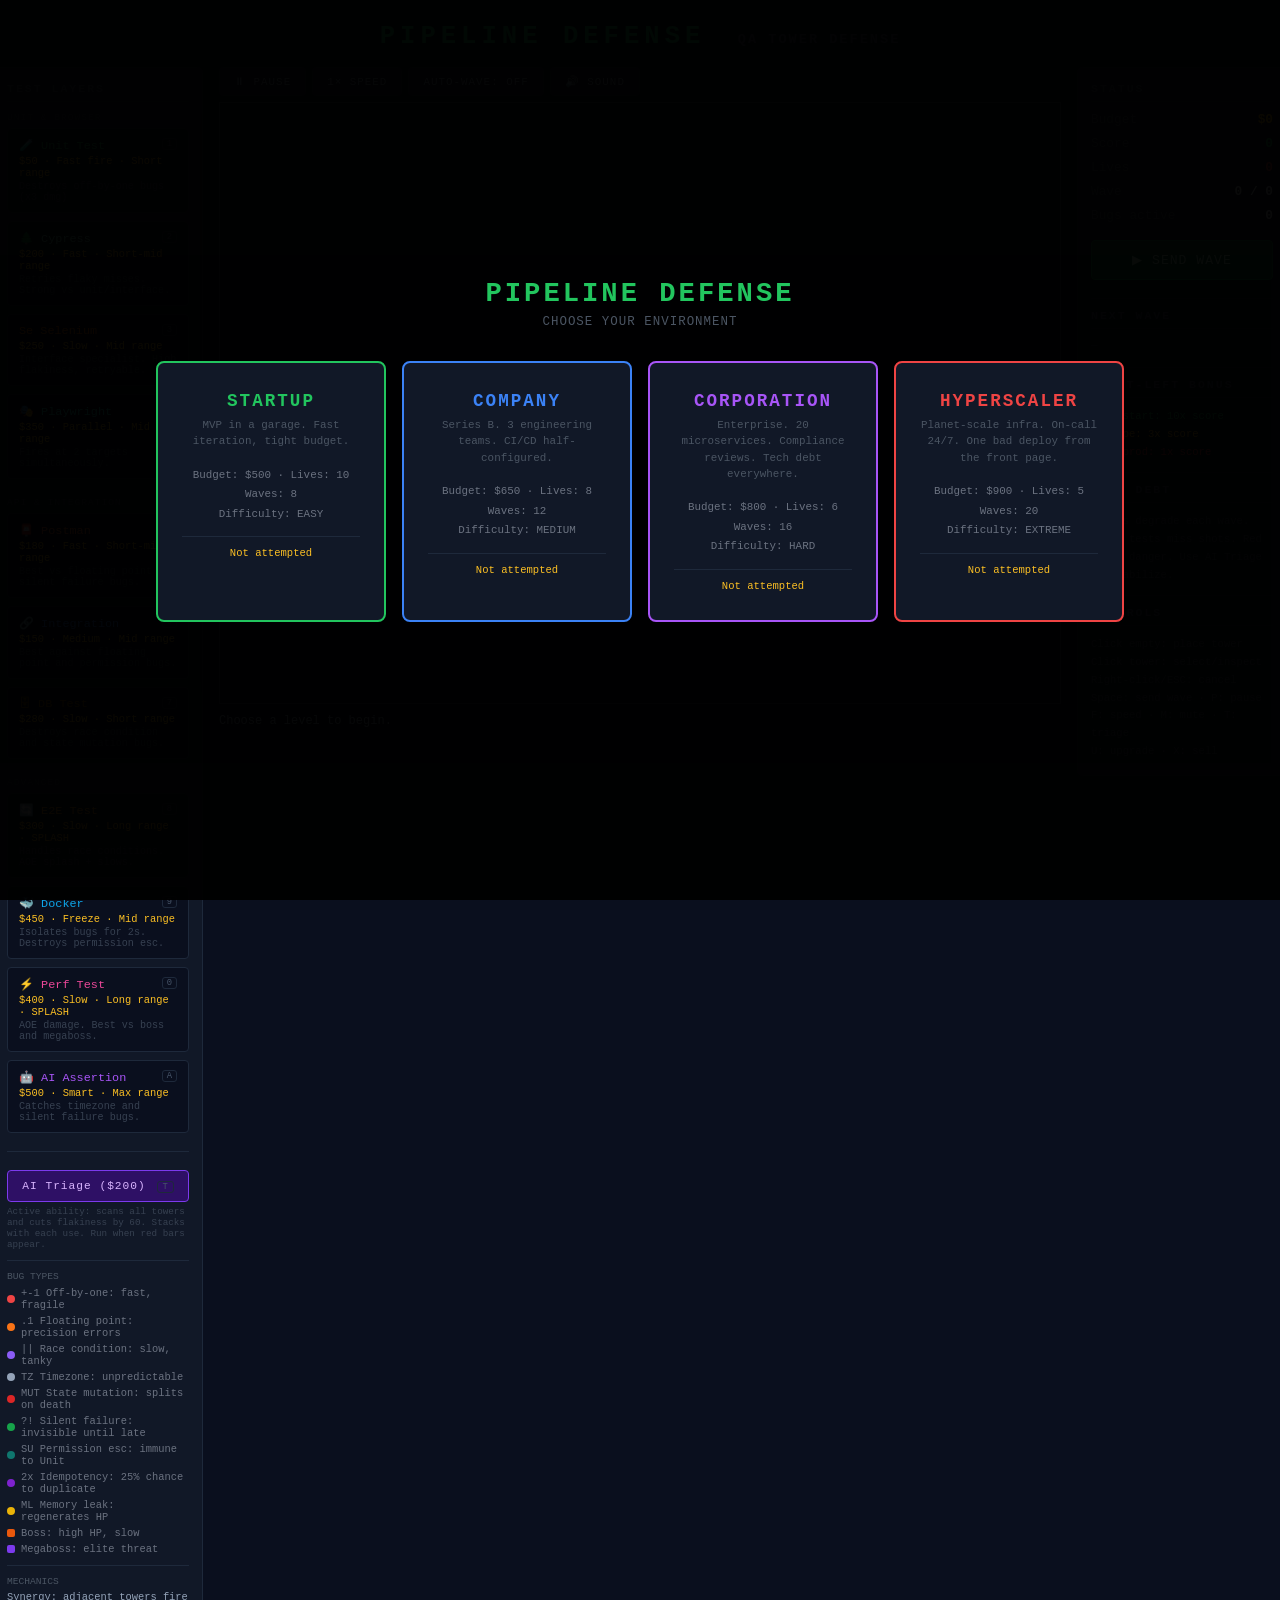
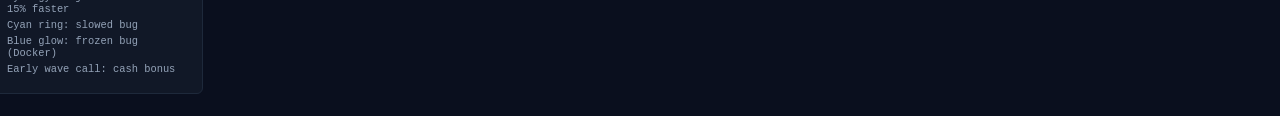
==== index.html @ 311c04f0 "Rebuild Pipeline Defense with improved gameplay and architecture Improvements over the original sing" ====
<!DOCTYPE html>
<html lang="en">
<head>
<meta charset="UTF-8">
<meta name="viewport" content="width=device-width, initial-scale=1.0">
<title>Pipeline Defense</title>
<meta name="description" content="QA tower defense: place test layers along the CI/CD pipeline and stop bugs from reaching production.">
<link rel="icon" href="data:image/svg+xml,<svg xmlns='http://www.w3.org/2000/svg' viewBox='0 0 100 100'><text y='.9em' font-size='90'>🐛</text></svg>">
<link rel="stylesheet" href="css/style.css">
</head>
<body>

<!-- Level Select Overlay -->
<div id="level-select">
  <h2>PIPELINE DEFENSE</h2>
  <div class="ls-sub">CHOOSE YOUR ENVIRONMENT</div>
  <div class="level-cards" id="level-cards"></div>
</div>

<h1>Pipeline Defense <span>QA Tower Defense</span></h1>
<div id="game-wrapper">

  <!-- LEFT: Shop -->
  <div class="panel" id="shop-panel">
    <h3>Test Layers</h3>

    <div class="shop-section-label">UNIT &amp; BROWSER</div>
    <button class="tower-btn" id="btn-unit" onclick="selectTower('unit')">
      <div style="color:#22c55e">🧪 Unit Test <kbd>1</kbd></div>
      <div class="btn-cost">$50 &middot; Fast fire &middot; Short range</div>
      <div class="btn-desc">Destroys off-by-one bugs (x3 dmg)</div>
    </button>
    <button class="tower-btn" id="btn-cypress" onclick="selectTower('cypress')">
      <div style="color:#69d3a7">🌲 Cypress <kbd>2</kbd></div>
      <div class="btn-cost">$200 &middot; Fast &middot; Short-mid range</div>
      <div class="btn-desc">Retries flaky misses. Strong vs unit/interface.</div>
    </button>
    <button class="tower-btn" id="btn-selenium" onclick="selectTower('selenium')">
      <div style="color:#f97316">Se Selenium <kbd>3</kbd></div>
      <div class="btn-cost">$250 &middot; Slow &middot; Mid range</div>
      <div class="btn-desc">Interface specialist. High flakiness, retryable.</div>
    </button>
    <button class="tower-btn" id="btn-playwright" onclick="selectTower('playwright')">
      <div style="color:#2dd4bf">🎭 Playwright <kbd>4</kbd></div>
      <div class="btn-cost">$350 &middot; Parallel &middot; Mid range</div>
      <div class="btn-desc">Fires at 2 targets simultaneously.</div>
    </button>

    <div class="shop-section-label">API &amp; INTEGRATION</div>
    <button class="tower-btn" id="btn-postman" onclick="selectTower('postman')">
      <div style="color:#FF6C37">📮 Postman <kbd>5</kbd></div>
      <div class="btn-cost">$180 &middot; Fast &middot; Short-mid range</div>
      <div class="btn-desc">Best vs floating point and silent failure bugs.</div>
    </button>
    <button class="tower-btn" id="btn-integration" onclick="selectTower('integration')">
      <div style="color:#3b82f6">🔗 Integration <kbd>6</kbd></div>
      <div class="btn-cost">$150 &middot; Medium &middot; Mid range</div>
      <div class="btn-desc">Best against floating point and permission bugs.</div>
    </button>
    <button class="tower-btn" id="btn-db" onclick="selectTower('db')">
      <div style="color:#a16207">🗄 DB Test <kbd>7</kbd></div>
      <div class="btn-cost">$280 &middot; Slow &middot; Short range</div>
      <div class="btn-desc">Destroys race condition and state mutation bugs.</div>
    </button>

    <div class="shop-section-label">ADVANCED</div>
    <button class="tower-btn" id="btn-e2e" onclick="selectTower('e2e')">
      <div style="color:#f59e0b">🔄 E2E Test <kbd>8</kbd></div>
      <div class="btn-cost">$300 &middot; Slow &middot; Long range &middot; SPLASH</div>
      <div class="btn-desc">Handles race conditions. AOE splash + slows.</div>
    </button>
    <button class="tower-btn" id="btn-docker" onclick="selectTower('docker')">
      <div style="color:#0ea5e9">🐳 Docker <kbd>9</kbd></div>
      <div class="btn-cost">$450 &middot; Freeze &middot; Mid range</div>
      <div class="btn-desc">Isolates bugs for 2s. Destroys permission esc.</div>
    </button>
    <button class="tower-btn" id="btn-perf" onclick="selectTower('perf')">
      <div style="color:#ec4899">⚡ Perf Test <kbd>0</kbd></div>
      <div class="btn-cost">$400 &middot; Slow &middot; Long range &middot; SPLASH</div>
      <div class="btn-desc">AOE damage. Best vs boss and megaboss.</div>
    </button>
    <button class="tower-btn" id="btn-ai" onclick="selectTower('ai')">
      <div style="color:#a855f7">🤖 AI Assertion <kbd>A</kbd></div>
      <div class="btn-cost">$500 &middot; Smart &middot; Max range</div>
      <div class="btn-desc">Catches timezone and silent failure bugs.</div>
    </button>

    <hr class="divider">
    <button id="triage-btn" onclick="runTriage()">AI Triage ($200) <kbd>T</kbd></button>
    <div style="font-size:0.58rem;color:#374151;margin-top:4px">Active ability: scans all towers and cuts flakiness by 60. Stacks with each use. Run when red bars appear.</div>
    <hr class="divider mobile-hide">
    <div class="mobile-hide" style="font-size:0.6rem;color:#4b5563;margin-bottom:5px">BUG TYPES</div>
    <div class="legend-item mobile-hide"><div class="ldot" style="background:#ef4444"></div>+-1 Off-by-one: fast, fragile</div>
    <div class="legend-item mobile-hide"><div class="ldot" style="background:#f97316"></div>.1 Floating point: precision errors</div>
    <div class="legend-item mobile-hide"><div class="ldot" style="background:#8b5cf6"></div>|| Race condition: slow, tanky</div>
    <div class="legend-item mobile-hide"><div class="ldot" style="background:#94a3b8"></div>TZ Timezone: unpredictable</div>
    <div class="legend-item mobile-hide"><div class="ldot" style="background:#dc2626"></div>MUT State mutation: splits on death</div>
    <div class="legend-item mobile-hide"><div class="ldot" style="background:#16a34a"></div>?! Silent failure: invisible until late</div>
    <div class="legend-item mobile-hide"><div class="ldot" style="background:#0f766e"></div>SU Permission esc: immune to Unit</div>
    <div class="legend-item mobile-hide"><div class="ldot" style="background:#7e22ce"></div>2x Idempotency: 25% chance to duplicate</div>
    <div class="legend-item mobile-hide"><div class="ldot" style="background:#eab308"></div>ML Memory leak: regenerates HP</div>
    <div class="legend-item mobile-hide"><div class="ldot" style="background:#ea580c;border-radius:2px"></div>Boss: high HP, slow</div>
    <div class="legend-item mobile-hide"><div class="ldot" style="background:#7c3aed;border-radius:2px"></div>Megaboss: elite threat</div>
    <hr class="divider mobile-hide">
    <div class="mobile-hide" style="font-size:0.6rem;color:#4b5563;margin-bottom:4px">MECHANICS</div>
    <div class="legend-item mobile-hide" style="color:#94a3b8">Synergy: adjacent towers fire 15% faster</div>
    <div class="legend-item mobile-hide" style="color:#94a3b8">Cyan ring: slowed bug</div>
    <div class="legend-item mobile-hide" style="color:#94a3b8">Blue glow: frozen bug (Docker)</div>
    <div class="legend-item mobile-hide" style="color:#94a3b8">Early wave call: cash bonus</div>
  </div>

  <!-- CANVAS -->
  <div id="canvas-wrapper">
    <div id="toolbar">
      <button class="tb-btn" id="btn-pause" onclick="togglePause()">⏸ PAUSE</button>
      <button class="tb-btn" id="btn-speed" onclick="cycleSpeed()">1× SPEED</button>
      <button class="tb-btn" id="btn-auto" onclick="toggleAutoWave()">AUTO-WAVE: OFF</button>
      <button class="tb-btn" id="btn-sound" onclick="toggleMute()">🔊 SOUND</button>
    </div>
    <canvas id="game" width="840" height="600"></canvas>
    <div id="msg-bar">Choose a level to begin.</div>
  </div>

  <!-- RIGHT: Stats -->
  <div class="panel" id="stats-panel">
    <h3>Status</h3>
    <div class="stat-row"><span class="stat-label">Budget</span><span class="sv y" id="s-budget">$0</span></div>
    <div class="stat-row"><span class="stat-label">Score</span><span class="sv g" id="s-score">0</span></div>
    <div class="stat-row"><span class="stat-label">Lives</span><span class="sv r" id="s-lives">0</span></div>
    <div class="stat-row"><span class="stat-label">Wave</span><span class="sv" id="s-wave">0 / 0</span></div>
    <div class="stat-row"><span class="stat-label">Bugs active</span><span class="sv" id="s-bugs">0</span></div>
    <button id="wave-btn" onclick="startWave()">&#9654; SEND WAVE</button>
    <hr class="divider">
    <h3>Next Wave</h3>
    <div id="wave-preview"><span class="pv-none">—</span></div>
    <hr class="divider mobile-hide">
    <div class="mobile-hide">
      <h3>Shift-Left Bonus</h3>
      <div class="info-text">
        <span style="color:#22c55e">Near start: 10x score</span>
        <span style="color:#fbbf24">Midpipe: 3x score</span>
        <span style="color:#ef4444">Near prod: 1x score</span>
      </div>
    </div>
    <hr class="divider mobile-hide">
    <div class="mobile-hide">
      <h3>Test Debt</h3>
      <div class="info-text">
        Towers degrade each wave. Flaky tests miss shots. Red bar = danger. Use AI Triage to stabilize.
      </div>
    </div>
    <hr class="divider mobile-hide">
    <div class="mobile-hide">
      <h3>Controls</h3>
      <div class="info-text">
        <span>Click empty: place tower</span>
        <span>Click tower: select/inspect</span>
        <span>Right-click/ESC: cancel</span>
        <span>Space: send wave &middot; P: pause</span>
        <span>F: speed &middot; M: mute &middot; T: triage</span>
        <span>U: upgrade &middot; X: sell</span>
      </div>
    </div>
    <hr class="divider" id="tower-divider" style="display:none">
    <div id="tower-info" style="display:none">
      <h3>Selected Tower</h3>
      <div id="ti-name" style="font-size:0.72rem;font-weight:bold;margin-bottom:2px"></div>
      <div id="ti-level" style="font-size:0.6rem;color:#4b5563;margin-bottom:6px"></div>
      <div id="ti-stats" style="font-size:0.6rem;color:#6b7280;line-height:1.8;margin-bottom:8px"></div>
      <button class="btn-target" id="ti-target-btn" onclick="cycleTargetMode()">TARGET: FIRST</button>
      <button class="btn-upgrade" id="ti-upgrade-btn" onclick="upgradeTower()"></button>
      <button class="btn-sell" id="ti-sell-btn" onclick="sellTower()"></button>
    </div>
  </div>
</div>

<!-- Game Over / Win Overlay -->
<div id="overlay">
  <h2 id="o-title">Game Over</h2>
  <div class="final-score" id="o-score"></div>
  <div class="final-detail" id="o-detail"></div>
  <div id="o-name-row">
    <input id="o-name" type="text" placeholder="Your name" maxlength="20" />
    <button id="o-save-btn" onclick="saveScore()">Save Score</button>
  </div>
  <div id="o-leaderboard"></div>
  <div class="overlay-btns">
    <button id="endless-btn" onclick="continueEndless()" style="display:none">⚡ Continue — Endless</button>
    <button id="restart-btn" onclick="restartGame()">Restart Level</button>
    <button id="choose-level-btn" onclick="goLevelSelect()">Choose Level</button>
    <button id="home-btn" onclick="window.location.href='https://rowan-kendal.com'">Home</button>
  </div>
</div>

<script src="js/data.js"></script>
<script src="js/audio.js"></script>
<script src="js/entities.js"></script>
<script src="js/main.js"></script>
</body>
</html>
---- css/style.css ----
* { box-sizing: border-box; margin: 0; padding: 0; }
body {
  background: #0a0f1e;
  color: #e2e8f0;
  font-family: 'Courier New', monospace;
  display: flex;
  flex-direction: column;
  align-items: center;
  min-height: 100vh;
  padding: 14px;
  user-select: none;
}
h1 {
  color: #22c55e;
  font-size: 1.25rem;
  letter-spacing: 4px;
  margin-bottom: 12px;
  text-transform: uppercase;
}
h1 span { color: #475569; font-size: 0.75rem; letter-spacing: 2px; margin-left: 12px; }
#game-wrapper { display: flex; gap: 10px; align-items: flex-start; }

kbd {
  float: right;
  font-family: inherit;
  font-size: 0.55rem;
  color: #475569;
  border: 1px solid #1e293b;
  border-radius: 3px;
  padding: 0 4px;
}

@media (max-width: 1200px) {
  body { align-items: flex-start; }
  #game-wrapper {
    display: grid;
    grid-template-areas: "canvas canvas" "shop stats";
    grid-template-columns: 1fr 1fr;
    gap: 8px;
    width: 100%;
  }
  #canvas-wrapper { grid-area: canvas; min-width: 0; }
  #canvas-wrapper canvas { width: 100%; height: auto; display: block; }
  #msg-bar { width: 100% !important; max-width: none !important; }
  #shop-panel { grid-area: shop; width: auto !important; }
  #stats-panel { grid-area: stats; width: auto !important; }
  .panel { width: auto !important; }
}
@media (max-width: 640px) {
  body { padding: 8px; }
  h1 { font-size: 0.95rem; letter-spacing: 2px; margin-bottom: 8px; }
  h1 span { display: none; }
  #game-wrapper {
    grid-template-areas: "canvas" "shop" "stats";
    grid-template-columns: 1fr;
  }
  .mobile-hide { display: none !important; }
  .btn-desc { display: none; }
  kbd { display: none; }
  #shop-panel {
    display: flex;
    flex-wrap: wrap;
    gap: 6px;
    align-content: flex-start;
  }
  #shop-panel > h3 { width: 100%; }
  #shop-panel > .tower-btn {
    width: calc(50% - 3px);
    margin-bottom: 0;
    padding: 11px 8px;
  }
  #shop-panel > .divider,
  #shop-panel > #triage-btn,
  #shop-panel > div { width: 100%; }
  #wave-btn { padding: 13px; font-size: 0.8rem; }
  #triage-btn { padding: 10px; }
  .stat-row { font-size: 0.78rem; }
  .tb-btn { flex: 1; padding: 9px 4px; }
}

canvas { border: 1px solid #1e293b; cursor: crosshair; display: block; }

#toolbar {
  display: flex;
  gap: 6px;
  margin-bottom: 6px;
}
.tb-btn {
  background: #111827;
  border: 1px solid #1e293b;
  color: #94a3b8;
  font-family: 'Courier New', monospace;
  font-size: 0.62rem;
  letter-spacing: 1px;
  padding: 6px 12px;
  cursor: pointer;
  border-radius: 4px;
  transition: border-color 0.12s, color 0.12s;
}
.tb-btn:hover { border-color: #334155; color: #e2e8f0; }
.tb-btn.tb-on { border-color: #22c55e; color: #86efac; }

.panel {
  background: #111827;
  border: 1px solid #1e293b;
  border-radius: 6px;
  padding: 10px;
  width: 172px;
}
.panel h3 {
  color: #475569;
  font-size: 0.65rem;
  letter-spacing: 2px;
  text-transform: uppercase;
  margin-bottom: 8px;
  border-bottom: 1px solid #1e293b;
  padding-bottom: 5px;
}
.shop-section-label {
  color: #374151;
  font-size: 0.55rem;
  letter-spacing: 1px;
  text-transform: uppercase;
  margin: 8px 0 4px;
}
.tower-btn {
  width: 100%;
  background: #0a0f1e;
  border: 1px solid #1e293b;
  color: #e2e8f0;
  font-family: 'Courier New', monospace;
  font-size: 0.68rem;
  padding: 7px 9px;
  margin-bottom: 7px;
  cursor: pointer;
  border-radius: 4px;
  text-align: left;
  transition: border-color 0.12s;
}
.tower-btn:hover:not(.cant-afford) { border-color: #334155; }
.tower-btn.selected { border-color: #22c55e; box-shadow: 0 0 6px rgba(34,197,94,0.25); }
.tower-btn.cant-afford { opacity: 0.38; cursor: not-allowed; }
.btn-cost { color: #fbbf24; font-size: 0.6rem; margin-top: 1px; }
.btn-desc { color: #374151; font-size: 0.58rem; margin-top: 1px; }
.stat-row { display: flex; justify-content: space-between; font-size: 0.72rem; margin-bottom: 7px; }
.stat-label { color: #4b5563; }
.sv { font-weight: bold; }
.sv.g { color: #22c55e; }
.sv.r { color: #ef4444; }
.sv.y { color: #fbbf24; }
.sv.p { color: #a855f7; }
#wave-btn {
  width: 100%;
  background: #166534;
  border: 1px solid #16a34a;
  color: #bbf7d0;
  font-family: 'Courier New', monospace;
  font-size: 0.75rem;
  padding: 9px;
  cursor: pointer;
  border-radius: 4px;
  margin-top: 6px;
  margin-bottom: 8px;
  letter-spacing: 1px;
  transition: background 0.12s;
}
#wave-btn:hover:not(:disabled) { background: #15803d; }
#wave-btn:disabled { background: #1f2937; border-color: #374151; color: #4b5563; cursor: not-allowed; }
#triage-btn {
  width: 100%;
  background: #2e1065;
  border: 1px solid #7c3aed;
  color: #d8b4fe;
  font-family: 'Courier New', monospace;
  font-size: 0.65rem;
  padding: 8px;
  cursor: pointer;
  border-radius: 4px;
  margin-top: 6px;
  letter-spacing: 1px;
  transition: background 0.12s;
}
#triage-btn:hover:not(:disabled) { background: #4c1d95; }
#triage-btn:disabled { background: #1f2937; border-color: #374151; color: #4b5563; cursor: not-allowed; }
#triage-btn kbd { float: none; margin-left: 4px; }
.divider { border: none; border-top: 1px solid #1e293b; margin: 10px 0; }
.legend-item { display: flex; align-items: center; gap: 6px; font-size: 0.58rem; color: #6b7280; margin-bottom: 3px; }
.ldot { width: 7px; height: 7px; border-radius: 50%; flex-shrink: 0; }
.info-text { font-size: 0.6rem; color: #4b5563; line-height: 1.6; }
.info-text span { display: block; }

#wave-preview { display: flex; flex-wrap: wrap; gap: 4px; min-height: 18px; }
.pv-chip {
  display: inline-flex;
  align-items: center;
  gap: 4px;
  background: #0a0f1e;
  border: 1px solid #1e293b;
  border-radius: 3px;
  padding: 2px 5px;
  font-size: 0.58rem;
  color: #94a3b8;
}
.pv-chip i { width: 7px; height: 7px; border-radius: 50%; display: inline-block; }
.pv-none { color: #374151; font-size: 0.65rem; }

#msg-bar {
  margin-top: 8px;
  font-size: 0.7rem;
  color: #94a3b8;
  min-height: 20px;
  width: 840px;
  max-width: 100%;
}

#overlay {
  display: none;
  position: fixed;
  inset: 0;
  background: rgba(10,15,30,0.94);
  flex-direction: column;
  align-items: center;
  justify-content: center;
  z-index: 100;
  overflow-y: auto;
  padding: 20px;
}
#overlay.show { display: flex; }
#overlay h2 { font-size: 1.8rem; margin-bottom: 12px; }
#overlay .final-score { color: #94a3b8; font-size: 0.9rem; margin-bottom: 6px; }
#overlay .final-detail { color: #4b5563; font-size: 0.75rem; margin-bottom: 18px; }
#o-name-row { display: flex; gap: 8px; margin-bottom: 16px; align-items: center; }
#o-name {
  background: #1e293b; border: 1px solid #334155; color: #e2e8f0;
  font-family: 'Courier New', monospace; font-size: 0.85rem;
  padding: 8px 12px; border-radius: 4px; outline: none;
}
#o-name:focus { border-color: #3b82f6; }
#o-save-btn {
  background: #1e3a8a; border: 1px solid #3b82f6; color: #93c5fd;
  font-family: 'Courier New', monospace; font-size: 0.8rem;
  padding: 8px 14px; cursor: pointer; border-radius: 4px; transition: background 0.12s;
}
#o-save-btn:hover:not(:disabled) { background: #1d4ed8; }
#o-save-btn:disabled { background: #1f2937; border-color: #374151; color: #4b5563; cursor: not-allowed; }
#o-leaderboard {
  margin-bottom: 18px; min-width: 340px;
  max-height: 220px; overflow-y: auto;
}
#o-leaderboard table { width: 100%; border-collapse: collapse; font-size: 0.72rem; }
#o-leaderboard th {
  color: #475569; border-bottom: 1px solid #1e293b;
  padding: 5px 10px; text-align: left;
  font-size: 0.65rem; letter-spacing: 1px; text-transform: uppercase;
}
#o-leaderboard td { color: #94a3b8; padding: 4px 10px; border-bottom: 1px solid #0f172a; }
.lb-highlight td { color: #fbbf24 !important; }
.overlay-btns { display: flex; gap: 12px; flex-wrap: wrap; justify-content: center; }
#restart-btn {
  background: #22c55e; border: none; color: #0a0f1e;
  font-family: 'Courier New', monospace; font-size: 0.85rem;
  padding: 10px 24px; cursor: pointer; border-radius: 4px; font-weight: bold;
}
#restart-btn:hover { background: #16a34a; }
#endless-btn {
  background: #0a0f1e; border: 1px solid #22c55e; color: #86efac;
  font-family: 'Courier New', monospace; font-size: 0.85rem;
  padding: 10px 24px; cursor: pointer; border-radius: 4px; font-weight: bold;
  box-shadow: 0 0 10px rgba(34,197,94,0.25);
}
#endless-btn:hover { background: #14532d; }
#choose-level-btn, #home-btn {
  background: #1e293b; border: 1px solid #475569; color: #94a3b8;
  font-family: 'Courier New', monospace; font-size: 0.85rem;
  padding: 10px 24px; cursor: pointer; border-radius: 4px;
}
#choose-level-btn:hover, #home-btn:hover { background: #334155; }

.btn-target {
  width: 100%; background: #1a2e05; border: 1px solid #65a30d; color: #bef264;
  font-family: 'Courier New', monospace; font-size: 0.63rem; padding: 6px;
  cursor: pointer; border-radius: 4px; margin-bottom: 5px; transition: background 0.12s;
  letter-spacing: 0.5px;
}
.btn-target:hover { background: #365314; }
.btn-upgrade {
  width: 100%; background: #0d1f35; border: 1px solid #3b82f6; color: #93c5fd;
  font-family: 'Courier New', monospace; font-size: 0.63rem; padding: 6px;
  cursor: pointer; border-radius: 4px; margin-bottom: 5px; transition: background 0.12s;
  letter-spacing: 0.5px;
}
.btn-upgrade:hover:not(:disabled) { background: #1e3a8a; }
.btn-upgrade:disabled { background: #1f2937; border-color: #374151; color: #4b5563; cursor: not-allowed; }
.btn-sell {
  width: 100%; background: #2d0a0a; border: 1px solid #ef4444; color: #fca5a5;
  font-family: 'Courier New', monospace; font-size: 0.63rem; padding: 6px;
  cursor: pointer; border-radius: 4px; transition: background 0.12s; letter-spacing: 0.5px;
}
.btn-sell:hover { background: #7f1d1d; }

#level-select {
  display: none; position: fixed; inset: 0;
  background: rgba(0,0,0,0.96);
  align-items: center; justify-content: center; flex-direction: column;
  z-index: 200;
  overflow-y: auto;
  padding: 20px;
}
#level-select.show { display: flex; }
#level-select h2 { color: #22c55e; font-size: 1.4rem; letter-spacing: 3px; margin-bottom: 6px; }
.ls-sub { color: #4b5563; font-size: 0.7rem; margin-bottom: 28px; letter-spacing: 1px; }
.level-cards { display: flex; gap: 16px; flex-wrap: wrap; justify-content: center; }
.level-card {
  background: #111827; border: 2px solid #1e293b;
  border-radius: 8px; padding: 22px 20px; width: 200px;
  cursor: pointer; text-align: center;
  transition: border-color 0.15s, transform 0.15s;
}
.level-card:hover { transform: translateY(-3px); }
.lc-name { font-size: 1rem; font-weight: bold; letter-spacing: 2px; margin-bottom: 6px; }
.lc-sub { font-size: 0.6rem; color: #4b5563; line-height: 1.5; margin-bottom: 14px; }
.lc-stats { font-size: 0.62rem; color: #6b7280; line-height: 1.8; }
.lc-best { font-size: 0.6rem; color: #fbbf24; margin-top: 12px; padding-top: 10px; border-top: 1px solid #1e293b; }
.lc-won { color: #22c55e; }

@media (min-width: 1201px) {
  body { padding: 22px 28px; }
  h1 { font-size: 1.6rem; letter-spacing: 5px; margin-bottom: 16px; }
  h1 span { font-size: 0.85rem; letter-spacing: 2px; }
  #game-wrapper { gap: 16px; }
  .panel { width: 210px; padding: 14px 13px; }
  .panel h3 { font-size: 0.72rem; margin-bottom: 10px; padding-bottom: 6px; }
  .shop-section-label { font-size: 0.6rem; margin: 10px 0 5px; }
  .tower-btn { font-size: 0.74rem; padding: 9px 11px; margin-bottom: 8px; }
  .btn-cost { font-size: 0.65rem; margin-top: 2px; }
  .btn-desc { font-size: 0.63rem; margin-top: 2px; }
  .stat-row { font-size: 0.8rem; margin-bottom: 9px; }
  .legend-item { font-size: 0.65rem; margin-bottom: 4px; }
  .ldot { width: 8px; height: 8px; }
  .info-text { font-size: 0.66rem; line-height: 1.7; }
  #wave-btn { font-size: 0.82rem; padding: 11px; margin-top: 8px; }
  #triage-btn { font-size: 0.7rem; padding: 9px; margin-top: 8px; }
  #msg-bar { font-size: 0.75rem; min-height: 22px; margin-top: 10px; }
  .tb-btn { font-size: 0.68rem; padding: 7px 14px; }
  .pv-chip { font-size: 0.62rem; }
  canvas { border: 1px solid #334155; box-shadow: 0 0 24px rgba(34,197,94,0.06); }
  .level-card { width: 230px; padding: 28px 24px; }
  .lc-name { font-size: 1.1rem; }
  .lc-sub { font-size: 0.68rem; margin-bottom: 16px; }
  .lc-stats { font-size: 0.68rem; }
  .lc-best { font-size: 0.66rem; }
  #level-select h2 { font-size: 1.7rem; }
  .ls-sub { font-size: 0.78rem; margin-bottom: 32px; }
}
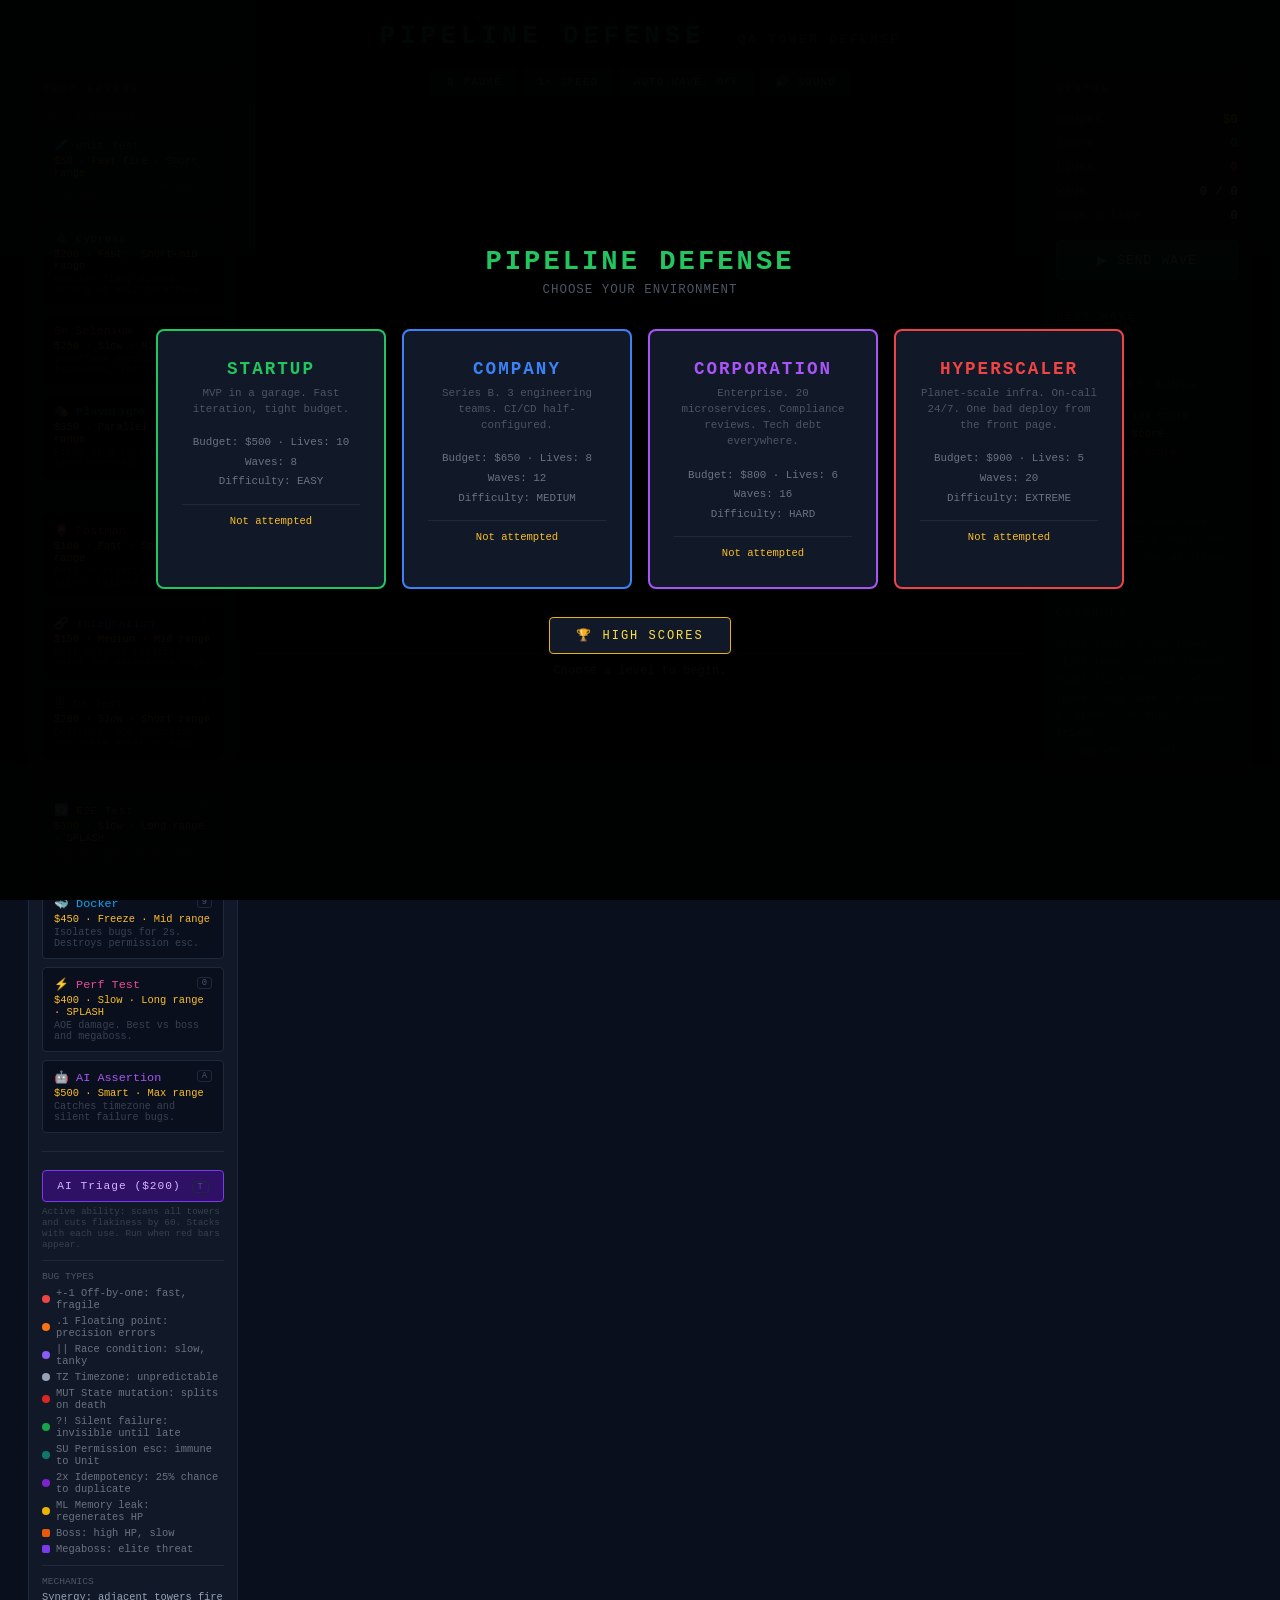
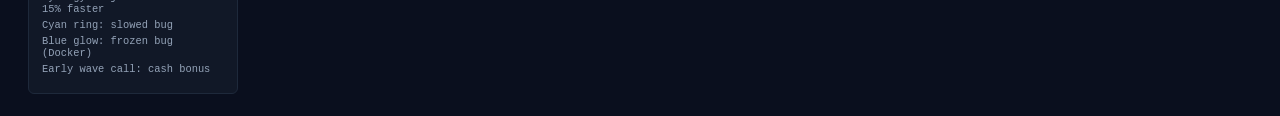
==== commit fc4a0e23: "Add working agreement, responsive board scaling, and high scores screen - CLAUDE.md: working agreeme" ====
--- a/index.html
+++ b/index.html
@@ -15,6 +15,17 @@
   <h2>PIPELINE DEFENSE</h2>
   <div class="ls-sub">CHOOSE YOUR ENVIRONMENT</div>
   <div class="level-cards" id="level-cards"></div>
+  <button id="ls-scores-btn" onclick="showHighScores()">🏆 HIGH SCORES</button>
+</div>
+
+<!-- High Scores Modal -->
+<div id="scores-modal" onclick="if (event.target === this) hideHighScores()">
+  <div class="sm-box">
+    <h2>🏆 High Scores</h2>
+    <div class="sm-sub">ALL ENVIRONMENTS</div>
+    <div id="hs-list"></div>
+    <button id="hs-close-btn" onclick="hideHighScores()">Close</button>
+  </div>
 </div>
 
 <h1>Pipeline Defense <span>QA Tower Defense</span></h1>
@@ -132,7 +143,7 @@
     <button id="wave-btn" onclick="startWave()">&#9654; SEND WAVE</button>
     <hr class="divider">
     <h3>Next Wave</h3>
-    <div id="wave-preview"><span class="pv-none">—</span></div>
+    <div id="wave-preview"><span class="pv-none">-</span></div>
     <hr class="divider mobile-hide">
     <div class="mobile-hide">
       <h3>Shift-Left Bonus</h3>
@@ -185,7 +196,7 @@
   </div>
   <div id="o-leaderboard"></div>
   <div class="overlay-btns">
-    <button id="endless-btn" onclick="continueEndless()" style="display:none">⚡ Continue — Endless</button>
+    <button id="endless-btn" onclick="continueEndless()" style="display:none">⚡ Continue: Endless</button>
     <button id="restart-btn" onclick="restartGame()">Restart Level</button>
     <button id="choose-level-btn" onclick="goLevelSelect()">Choose Level</button>
     <button id="home-btn" onclick="window.location.href='https://rowan-kendal.com'">Home</button>
--- a/css/style.css
+++ b/css/style.css
@@ -79,6 +79,12 @@
 }
 
 canvas { border: 1px solid #1e293b; cursor: crosshair; display: block; }
+#canvas-wrapper { min-width: 0; }
+#canvas-wrapper canvas {
+  width: 100%;
+  height: auto;
+  touch-action: none;
+}
 
 #toolbar {
   display: flex;
@@ -209,8 +215,7 @@
   font-size: 0.7rem;
   color: #94a3b8;
   min-height: 20px;
-  width: 840px;
-  max-width: 100%;
+  width: 100%;
 }
 
 #overlay {
@@ -322,13 +327,63 @@
 .lc-stats { font-size: 0.62rem; color: #6b7280; line-height: 1.8; }
 .lc-best { font-size: 0.6rem; color: #fbbf24; margin-top: 12px; padding-top: 10px; border-top: 1px solid #1e293b; }
 .lc-won { color: #22c55e; }
+#ls-scores-btn {
+  margin-top: 28px;
+  background: #111827; border: 1px solid #eab308; color: #fde047;
+  font-family: 'Courier New', monospace; font-size: 0.75rem; letter-spacing: 2px;
+  padding: 10px 26px; cursor: pointer; border-radius: 4px;
+  transition: background 0.12s;
+}
+#ls-scores-btn:hover { background: #422006; }
+
+#scores-modal {
+  display: none; position: fixed; inset: 0;
+  background: rgba(0,0,0,0.9);
+  align-items: center; justify-content: center;
+  z-index: 300;
+  padding: 20px;
+}
+#scores-modal.show { display: flex; }
+.sm-box {
+  background: #111827; border: 1px solid #334155; border-radius: 8px;
+  padding: 24px 28px; max-width: 480px; width: 100%;
+  max-height: 80vh; display: flex; flex-direction: column;
+}
+.sm-box h2 {
+  color: #fde047; font-size: 1.1rem; letter-spacing: 3px;
+  text-transform: uppercase; margin-bottom: 4px; text-align: center;
+}
+.sm-sub { color: #4b5563; font-size: 0.62rem; text-align: center; margin-bottom: 14px; letter-spacing: 1px; }
+#hs-list { overflow-y: auto; margin-bottom: 16px; min-height: 60px; }
+#hs-list table { width: 100%; border-collapse: collapse; font-size: 0.72rem; }
+#hs-list th {
+  color: #475569; border-bottom: 1px solid #1e293b;
+  padding: 5px 10px; text-align: left;
+  font-size: 0.65rem; letter-spacing: 1px; text-transform: uppercase;
+}
+#hs-list td { color: #94a3b8; padding: 4px 10px; border-bottom: 1px solid #0f172a; }
+#hs-close-btn {
+  background: #1e293b; border: 1px solid #475569; color: #94a3b8;
+  font-family: 'Courier New', monospace; font-size: 0.75rem;
+  padding: 9px; cursor: pointer; border-radius: 4px; width: 100%;
+}
+#hs-close-btn:hover { background: #334155; }
 
 @media (min-width: 1201px) {
   body { padding: 22px 28px; }
   h1 { font-size: 1.6rem; letter-spacing: 5px; margin-bottom: 16px; }
   h1 span { font-size: 0.85rem; letter-spacing: 2px; }
-  #game-wrapper { gap: 16px; }
-  .panel { width: 210px; padding: 14px 13px; }
+  #game-wrapper { gap: 16px; width: 100%; max-width: 1720px; justify-content: center; }
+  #canvas-wrapper { flex: 1 1 auto; }
+  /* fill the space between the panels, but never taller than the viewport */
+  #canvas-wrapper canvas {
+    max-width: calc((100vh - 250px) * 1.4);
+    max-width: calc((100dvh - 250px) * 1.4);
+    margin: 0 auto;
+  }
+  #toolbar { justify-content: center; }
+  #msg-bar { text-align: center; }
+  .panel { width: 210px; flex: 0 0 210px; padding: 14px 13px; }
   .panel h3 { font-size: 0.72rem; margin-bottom: 10px; padding-bottom: 6px; }
   .shop-section-label { font-size: 0.6rem; margin: 10px 0 5px; }
   .tower-btn { font-size: 0.74rem; padding: 9px 11px; margin-bottom: 8px; }
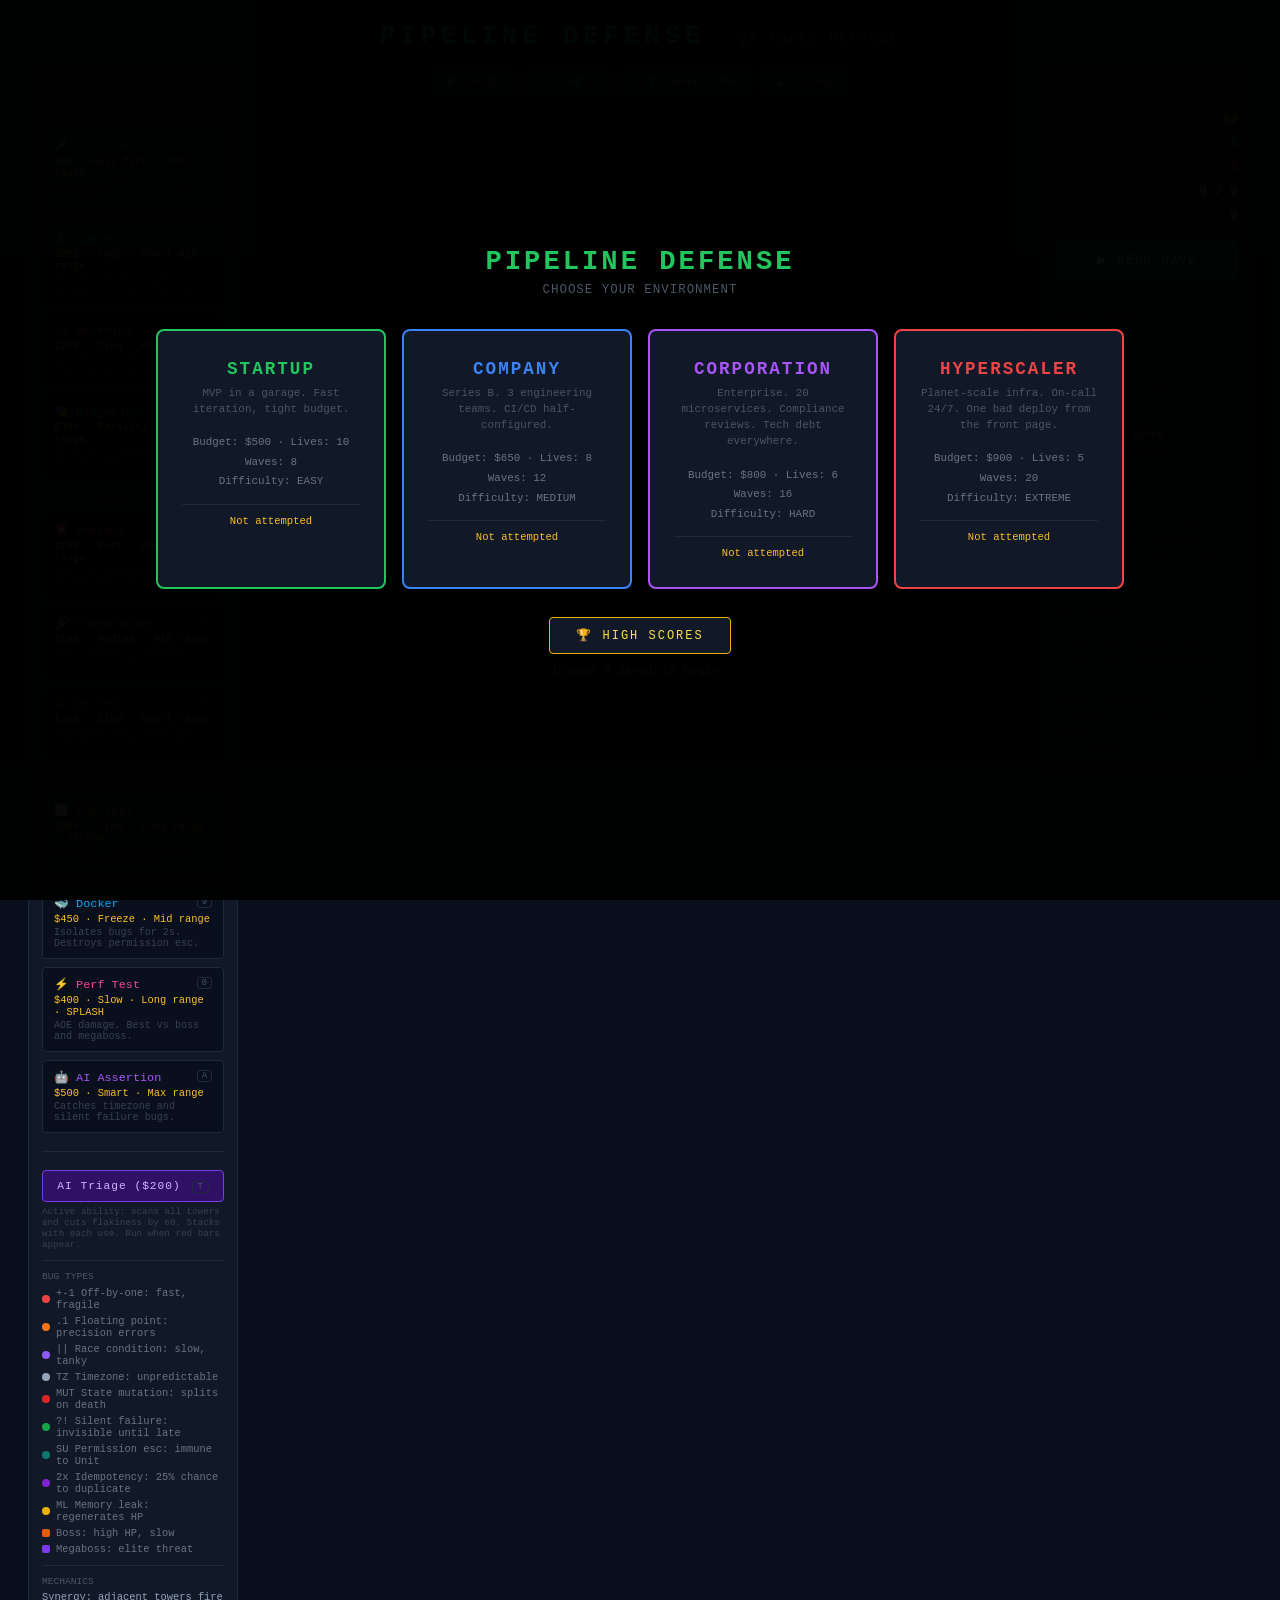
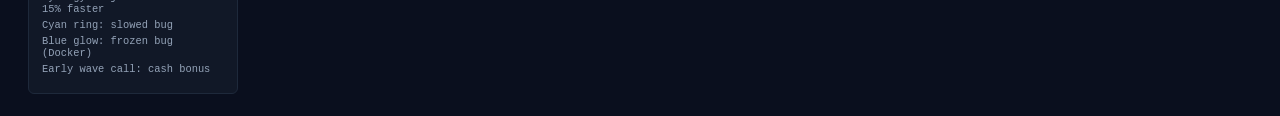
==== commit d9f000c1: "Redesign mobile play: bottom HUD, swipe shop, two-tap placement On small screens the desktop panels " ====
--- a/index.html
+++ b/index.html
@@ -2,7 +2,7 @@
 <html lang="en">
 <head>
 <meta charset="UTF-8">
-<meta name="viewport" content="width=device-width, initial-scale=1.0">
+<meta name="viewport" content="width=device-width, initial-scale=1.0, viewport-fit=cover">
 <title>Pipeline Defense</title>
 <meta name="description" content="QA tower defense: place test layers along the CI/CD pipeline and stop bugs from reaching production.">
 <link rel="icon" href="data:image/svg+xml,<svg xmlns='http://www.w3.org/2000/svg' viewBox='0 0 100 100'><text y='.9em' font-size='90'>🐛</text></svg>">
@@ -37,68 +37,68 @@
 
     <div class="shop-section-label">UNIT &amp; BROWSER</div>
     <button class="tower-btn" id="btn-unit" onclick="selectTower('unit')">
-      <div style="color:#22c55e">🧪 Unit Test <kbd>1</kbd></div>
-      <div class="btn-cost">$50 &middot; Fast fire &middot; Short range</div>
+      <div style="color:#22c55e"><span class="t-ico">🧪</span><span class="t-name"> Unit Test</span> <kbd>1</kbd></div>
+      <div class="btn-cost"><span class="cost-v">$50</span><span class="cost-rest"> &middot; Fast fire &middot; Short range</span></div>
       <div class="btn-desc">Destroys off-by-one bugs (x3 dmg)</div>
     </button>
     <button class="tower-btn" id="btn-cypress" onclick="selectTower('cypress')">
-      <div style="color:#69d3a7">🌲 Cypress <kbd>2</kbd></div>
-      <div class="btn-cost">$200 &middot; Fast &middot; Short-mid range</div>
+      <div style="color:#69d3a7"><span class="t-ico">🌲</span><span class="t-name"> Cypress</span> <kbd>2</kbd></div>
+      <div class="btn-cost"><span class="cost-v">$200</span><span class="cost-rest"> &middot; Fast &middot; Short-mid range</span></div>
       <div class="btn-desc">Retries flaky misses. Strong vs unit/interface.</div>
     </button>
     <button class="tower-btn" id="btn-selenium" onclick="selectTower('selenium')">
-      <div style="color:#f97316">Se Selenium <kbd>3</kbd></div>
-      <div class="btn-cost">$250 &middot; Slow &middot; Mid range</div>
+      <div style="color:#f97316"><span class="t-ico t-ico-txt">Se</span><span class="t-name"> Selenium</span> <kbd>3</kbd></div>
+      <div class="btn-cost"><span class="cost-v">$250</span><span class="cost-rest"> &middot; Slow &middot; Mid range</span></div>
       <div class="btn-desc">Interface specialist. High flakiness, retryable.</div>
     </button>
     <button class="tower-btn" id="btn-playwright" onclick="selectTower('playwright')">
-      <div style="color:#2dd4bf">🎭 Playwright <kbd>4</kbd></div>
-      <div class="btn-cost">$350 &middot; Parallel &middot; Mid range</div>
+      <div style="color:#2dd4bf"><span class="t-ico">🎭</span><span class="t-name"> Playwright</span> <kbd>4</kbd></div>
+      <div class="btn-cost"><span class="cost-v">$350</span><span class="cost-rest"> &middot; Parallel &middot; Mid range</span></div>
       <div class="btn-desc">Fires at 2 targets simultaneously.</div>
     </button>
 
     <div class="shop-section-label">API &amp; INTEGRATION</div>
     <button class="tower-btn" id="btn-postman" onclick="selectTower('postman')">
-      <div style="color:#FF6C37">📮 Postman <kbd>5</kbd></div>
-      <div class="btn-cost">$180 &middot; Fast &middot; Short-mid range</div>
+      <div style="color:#FF6C37"><span class="t-ico">📮</span><span class="t-name"> Postman</span> <kbd>5</kbd></div>
+      <div class="btn-cost"><span class="cost-v">$180</span><span class="cost-rest"> &middot; Fast &middot; Short-mid range</span></div>
       <div class="btn-desc">Best vs floating point and silent failure bugs.</div>
     </button>
     <button class="tower-btn" id="btn-integration" onclick="selectTower('integration')">
-      <div style="color:#3b82f6">🔗 Integration <kbd>6</kbd></div>
-      <div class="btn-cost">$150 &middot; Medium &middot; Mid range</div>
+      <div style="color:#3b82f6"><span class="t-ico">🔗</span><span class="t-name"> Integration</span> <kbd>6</kbd></div>
+      <div class="btn-cost"><span class="cost-v">$150</span><span class="cost-rest"> &middot; Medium &middot; Mid range</span></div>
       <div class="btn-desc">Best against floating point and permission bugs.</div>
     </button>
     <button class="tower-btn" id="btn-db" onclick="selectTower('db')">
-      <div style="color:#a16207">🗄 DB Test <kbd>7</kbd></div>
-      <div class="btn-cost">$280 &middot; Slow &middot; Short range</div>
+      <div style="color:#a16207"><span class="t-ico">🗄</span><span class="t-name"> DB Test</span> <kbd>7</kbd></div>
+      <div class="btn-cost"><span class="cost-v">$280</span><span class="cost-rest"> &middot; Slow &middot; Short range</span></div>
       <div class="btn-desc">Destroys race condition and state mutation bugs.</div>
     </button>
 
     <div class="shop-section-label">ADVANCED</div>
     <button class="tower-btn" id="btn-e2e" onclick="selectTower('e2e')">
-      <div style="color:#f59e0b">🔄 E2E Test <kbd>8</kbd></div>
-      <div class="btn-cost">$300 &middot; Slow &middot; Long range &middot; SPLASH</div>
+      <div style="color:#f59e0b"><span class="t-ico">🔄</span><span class="t-name"> E2E Test</span> <kbd>8</kbd></div>
+      <div class="btn-cost"><span class="cost-v">$300</span><span class="cost-rest"> &middot; Slow &middot; Long range &middot; SPLASH</span></div>
       <div class="btn-desc">Handles race conditions. AOE splash + slows.</div>
     </button>
     <button class="tower-btn" id="btn-docker" onclick="selectTower('docker')">
-      <div style="color:#0ea5e9">🐳 Docker <kbd>9</kbd></div>
-      <div class="btn-cost">$450 &middot; Freeze &middot; Mid range</div>
+      <div style="color:#0ea5e9"><span class="t-ico">🐳</span><span class="t-name"> Docker</span> <kbd>9</kbd></div>
+      <div class="btn-cost"><span class="cost-v">$450</span><span class="cost-rest"> &middot; Freeze &middot; Mid range</span></div>
       <div class="btn-desc">Isolates bugs for 2s. Destroys permission esc.</div>
     </button>
     <button class="tower-btn" id="btn-perf" onclick="selectTower('perf')">
-      <div style="color:#ec4899">⚡ Perf Test <kbd>0</kbd></div>
-      <div class="btn-cost">$400 &middot; Slow &middot; Long range &middot; SPLASH</div>
+      <div style="color:#ec4899"><span class="t-ico">⚡</span><span class="t-name"> Perf Test</span> <kbd>0</kbd></div>
+      <div class="btn-cost"><span class="cost-v">$400</span><span class="cost-rest"> &middot; Slow &middot; Long range &middot; SPLASH</span></div>
       <div class="btn-desc">AOE damage. Best vs boss and megaboss.</div>
     </button>
     <button class="tower-btn" id="btn-ai" onclick="selectTower('ai')">
-      <div style="color:#a855f7">🤖 AI Assertion <kbd>A</kbd></div>
-      <div class="btn-cost">$500 &middot; Smart &middot; Max range</div>
+      <div style="color:#a855f7"><span class="t-ico">🤖</span><span class="t-name"> AI Assertion</span> <kbd>A</kbd></div>
+      <div class="btn-cost"><span class="cost-v">$500</span><span class="cost-rest"> &middot; Smart &middot; Max range</span></div>
       <div class="btn-desc">Catches timezone and silent failure bugs.</div>
     </button>
 
     <hr class="divider">
-    <button id="triage-btn" onclick="runTriage()">AI Triage ($200) <kbd>T</kbd></button>
-    <div style="font-size:0.58rem;color:#374151;margin-top:4px">Active ability: scans all towers and cuts flakiness by 60. Stacks with each use. Run when red bars appear.</div>
+    <button id="triage-btn" onclick="runTriage()"><span class="tri-full">AI Triage ($200) <kbd>T</kbd></span><span class="tri-short">🩺 Triage<br>$200</span></button>
+    <div class="shop-note" style="font-size:0.58rem;color:#374151;margin-top:4px">Active ability: scans all towers and cuts flakiness by 60. Stacks with each use. Run when red bars appear.</div>
     <hr class="divider mobile-hide">
     <div class="mobile-hide" style="font-size:0.6rem;color:#4b5563;margin-bottom:5px">BUG TYPES</div>
     <div class="legend-item mobile-hide"><div class="ldot" style="background:#ef4444"></div>+-1 Off-by-one: fast, fragile</div>
@@ -178,11 +178,21 @@
       <div id="ti-name" style="font-size:0.72rem;font-weight:bold;margin-bottom:2px"></div>
       <div id="ti-level" style="font-size:0.6rem;color:#4b5563;margin-bottom:6px"></div>
       <div id="ti-stats" style="font-size:0.6rem;color:#6b7280;line-height:1.8;margin-bottom:8px"></div>
-      <button class="btn-target" id="ti-target-btn" onclick="cycleTargetMode()">TARGET: FIRST</button>
-      <button class="btn-upgrade" id="ti-upgrade-btn" onclick="upgradeTower()"></button>
-      <button class="btn-sell" id="ti-sell-btn" onclick="sellTower()"></button>
-    </div>
-  </div>
+      <div class="ti-actions">
+        <button class="btn-target" id="ti-target-btn" onclick="cycleTargetMode()">TARGET: FIRST</button>
+        <button class="btn-upgrade" id="ti-upgrade-btn" onclick="upgradeTower()"></button>
+        <button class="btn-sell" id="ti-sell-btn" onclick="sellTower()"></button>
+      </div>
+    </div>
+  </div>
+</div>
+
+<!-- Mobile HUD (fixed bottom bar, shown on small screens only) -->
+<div id="mobile-hud">
+  <div class="mh-stat"><span class="mh-l">$</span><span id="mh-budget">0</span></div>
+  <div class="mh-stat"><span class="mh-l">♥</span><span id="mh-lives">0</span></div>
+  <div class="mh-stat"><span class="mh-l">W</span><span id="mh-wave">0/0</span></div>
+  <button id="mh-wave-btn" onclick="startWave()">&#9654; WAVE</button>
 </div>
 
 <!-- Game Over / Win Overlay -->
--- a/css/style.css
+++ b/css/style.css
@@ -30,6 +30,38 @@
   padding: 0 4px;
 }
 
+button { touch-action: manipulation; }
+.tri-short { display: none; }
+
+#mobile-hud { display: none; }
+@media (max-width: 640px) {
+  #mobile-hud {
+    display: flex;
+    position: fixed;
+    left: 0; right: 0; bottom: 0;
+    align-items: center;
+    gap: 12px;
+    padding: 8px 14px calc(8px + env(safe-area-inset-bottom));
+    background: #0d1526;
+    border-top: 1px solid #1e293b;
+    z-index: 80;
+    font-size: 0.82rem;
+  }
+  .mh-stat { display: flex; gap: 4px; align-items: baseline; }
+  .mh-l { color: #4b5563; font-size: 0.68rem; }
+  #mh-budget { color: #fbbf24; font-weight: bold; }
+  #mh-lives { color: #ef4444; font-weight: bold; }
+  #mh-wave { color: #e2e8f0; font-weight: bold; }
+  #mh-wave-btn {
+    margin-left: auto;
+    background: #166534; border: 1px solid #16a34a; color: #bbf7d0;
+    font-family: 'Courier New', monospace;
+    font-size: 0.78rem; letter-spacing: 1px; font-weight: bold;
+    padding: 12px 18px; border-radius: 6px; cursor: pointer;
+  }
+  #mh-wave-btn:disabled { background: #1f2937; border-color: #374151; color: #4b5563; }
+}
+
 @media (max-width: 1200px) {
   body { align-items: flex-start; }
   #game-wrapper {
@@ -47,7 +79,7 @@
   .panel { width: auto !important; }
 }
 @media (max-width: 640px) {
-  body { padding: 8px; }
+  body { padding: 8px; padding-bottom: 92px; }
   h1 { font-size: 0.95rem; letter-spacing: 2px; margin-bottom: 8px; }
   h1 span { display: none; }
   #game-wrapper {
@@ -57,25 +89,67 @@
   .mobile-hide { display: none !important; }
   .btn-desc { display: none; }
   kbd { display: none; }
+
+  /* shop becomes a horizontal swipe strip of icon tiles */
   #shop-panel {
     display: flex;
-    flex-wrap: wrap;
+    flex-wrap: nowrap;
+    overflow-x: auto;
+    -webkit-overflow-scrolling: touch;
     gap: 6px;
-    align-content: flex-start;
-  }
-  #shop-panel > h3 { width: 100%; }
+    padding: 8px;
+    align-items: stretch;
+  }
+  #shop-panel > h3,
+  #shop-panel > .shop-section-label,
+  #shop-panel > .divider,
+  #shop-panel > .shop-note { display: none; }
   #shop-panel > .tower-btn {
-    width: calc(50% - 3px);
+    flex: 0 0 auto;
+    width: 68px;
     margin-bottom: 0;
-    padding: 11px 8px;
-  }
-  #shop-panel > .divider,
-  #shop-panel > #triage-btn,
-  #shop-panel > div { width: 100%; }
+    padding: 8px 4px;
+    text-align: center;
+  }
+  .t-ico { display: block; font-size: 1.35rem; line-height: 1.5rem; }
+  .t-ico-txt { font-weight: bold; font-size: 1.05rem; }
+  .t-name { display: none; }
+  .cost-rest { display: none; }
+  .btn-cost { font-size: 0.66rem; margin-top: 3px; }
+  #triage-btn {
+    flex: 0 0 auto;
+    width: 68px;
+    margin: 0;
+    padding: 8px 4px;
+    font-size: 0.62rem;
+    line-height: 1.4;
+  }
+  .tri-full { display: none; }
+  .tri-short { display: inline; }
+
+  /* tower inspector floats above the HUD as a bottom sheet */
+  #tower-info {
+    position: fixed;
+    left: 8px; right: 8px;
+    bottom: calc(66px + env(safe-area-inset-bottom));
+    background: #111827;
+    border: 1px solid #334155;
+    border-radius: 8px;
+    padding: 10px 12px;
+    z-index: 90;
+    box-shadow: 0 -6px 24px rgba(0,0,0,0.55);
+  }
+  #tower-info h3 { display: none; }
+  .ti-actions { display: flex; gap: 6px; }
+  .ti-actions button { width: auto; flex: 1; margin: 0; padding: 10px 4px; }
+
   #wave-btn { padding: 13px; font-size: 0.8rem; }
-  #triage-btn { padding: 10px; }
   .stat-row { font-size: 0.78rem; }
-  .tb-btn { flex: 1; padding: 9px 4px; }
+  .tb-btn { flex: 1; padding: 11px 4px; }
+
+  .level-card { width: 100%; max-width: 340px; padding: 16px; }
+  .lc-sub { margin-bottom: 10px; }
+  .lc-best { margin-top: 8px; padding-top: 8px; }
 }
 
 canvas { border: 1px solid #1e293b; cursor: crosshair; display: block; }
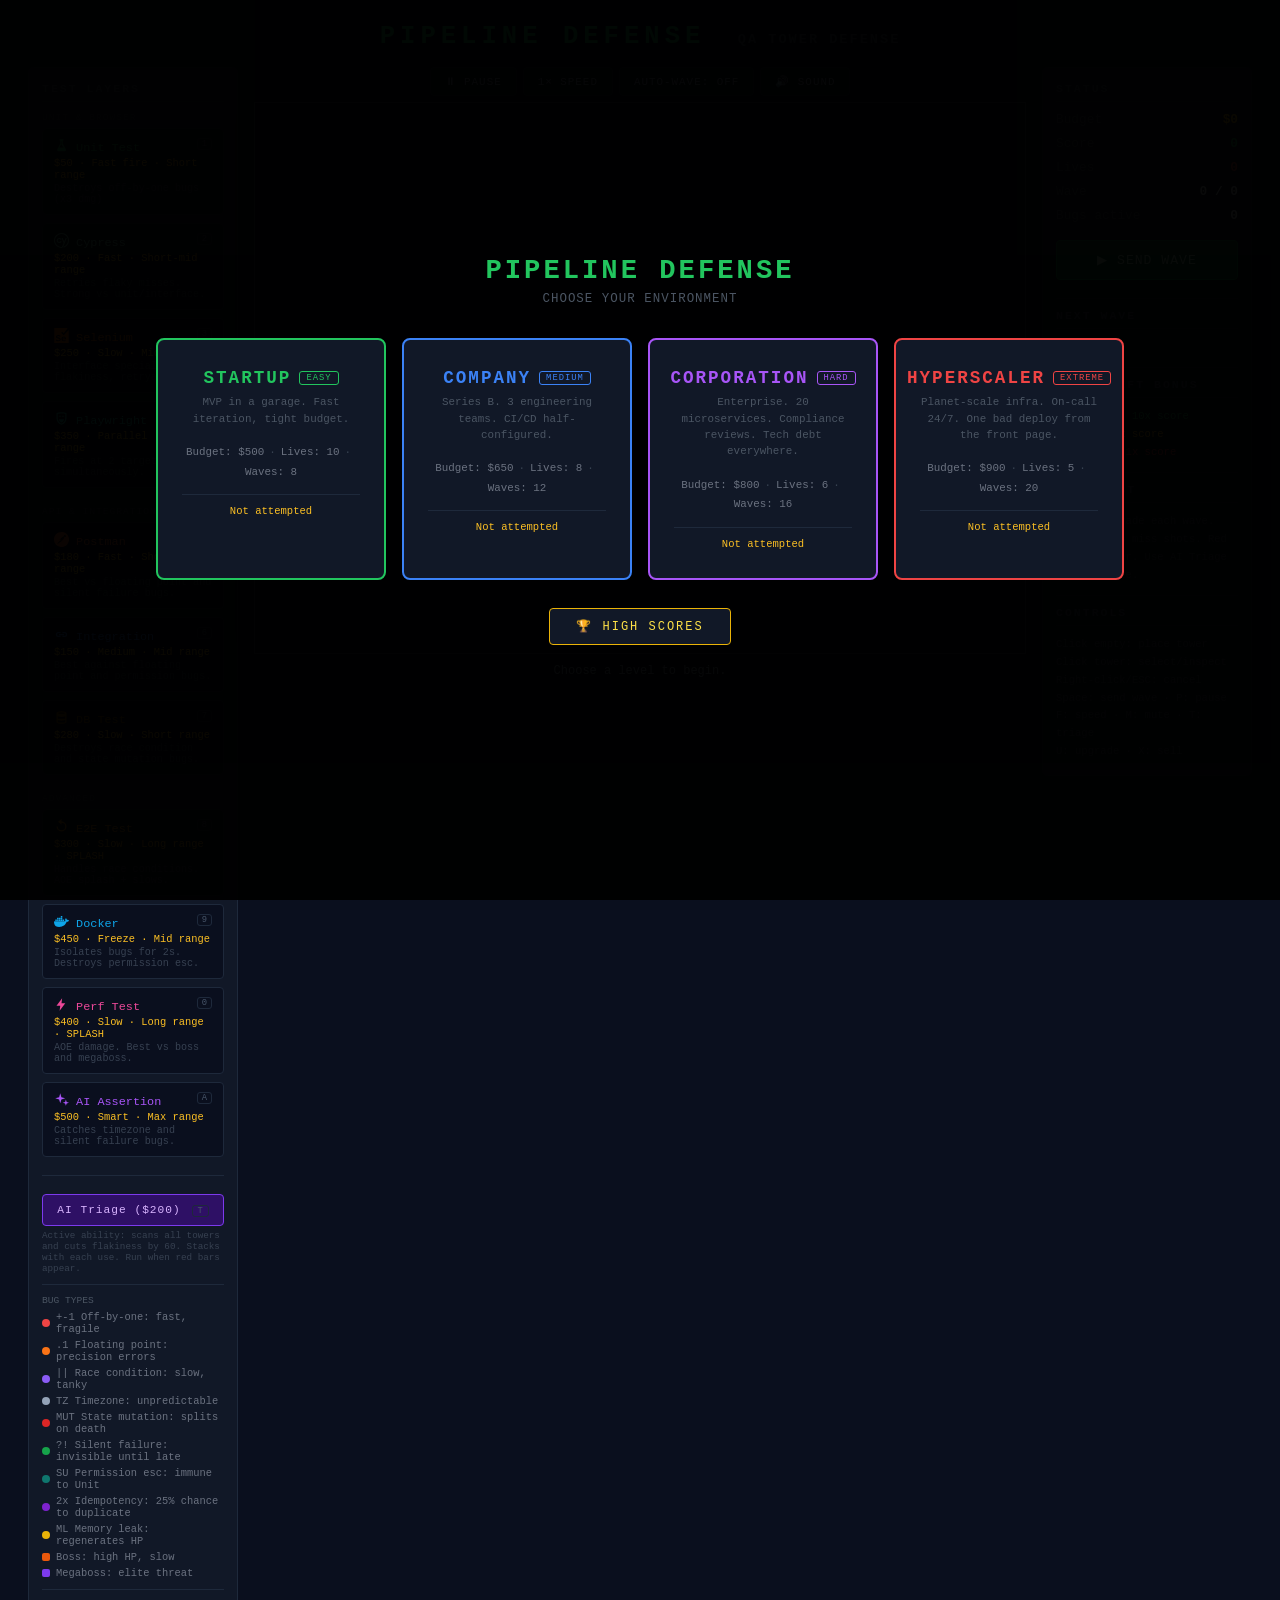
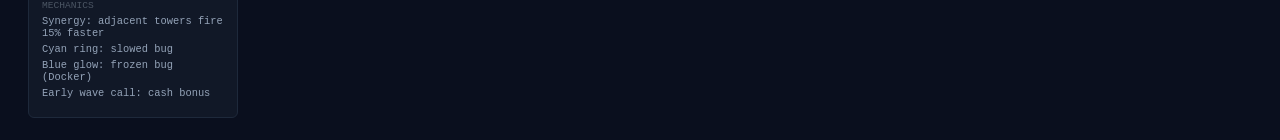
==== commit f61fc34e: "Use real app logos for tower icons and show tower details pre-purchase Tower icons are now crisp SVG" ====
--- a/index.html
+++ b/index.html
@@ -37,61 +37,61 @@
 
     <div class="shop-section-label">UNIT &amp; BROWSER</div>
     <button class="tower-btn" id="btn-unit" onclick="selectTower('unit')">
-      <div style="color:#22c55e"><span class="t-ico">🧪</span><span class="t-name"> Unit Test</span> <kbd>1</kbd></div>
+      <div style="color:#22c55e"><span class="t-ico" data-icon="unit"></span><span class="t-name"> Unit Test</span> <kbd>1</kbd></div>
       <div class="btn-cost"><span class="cost-v">$50</span><span class="cost-rest"> &middot; Fast fire &middot; Short range</span></div>
       <div class="btn-desc">Destroys off-by-one bugs (x3 dmg)</div>
     </button>
     <button class="tower-btn" id="btn-cypress" onclick="selectTower('cypress')">
-      <div style="color:#69d3a7"><span class="t-ico">🌲</span><span class="t-name"> Cypress</span> <kbd>2</kbd></div>
+      <div style="color:#69d3a7"><span class="t-ico" data-icon="cypress"></span><span class="t-name"> Cypress</span> <kbd>2</kbd></div>
       <div class="btn-cost"><span class="cost-v">$200</span><span class="cost-rest"> &middot; Fast &middot; Short-mid range</span></div>
       <div class="btn-desc">Retries flaky misses. Strong vs unit/interface.</div>
     </button>
     <button class="tower-btn" id="btn-selenium" onclick="selectTower('selenium')">
-      <div style="color:#f97316"><span class="t-ico t-ico-txt">Se</span><span class="t-name"> Selenium</span> <kbd>3</kbd></div>
+      <div style="color:#f97316"><span class="t-ico" data-icon="selenium"></span><span class="t-name"> Selenium</span> <kbd>3</kbd></div>
       <div class="btn-cost"><span class="cost-v">$250</span><span class="cost-rest"> &middot; Slow &middot; Mid range</span></div>
       <div class="btn-desc">Interface specialist. High flakiness, retryable.</div>
     </button>
     <button class="tower-btn" id="btn-playwright" onclick="selectTower('playwright')">
-      <div style="color:#2dd4bf"><span class="t-ico">🎭</span><span class="t-name"> Playwright</span> <kbd>4</kbd></div>
+      <div style="color:#2dd4bf"><span class="t-ico" data-icon="playwright"></span><span class="t-name"> Playwright</span> <kbd>4</kbd></div>
       <div class="btn-cost"><span class="cost-v">$350</span><span class="cost-rest"> &middot; Parallel &middot; Mid range</span></div>
       <div class="btn-desc">Fires at 2 targets simultaneously.</div>
     </button>
 
     <div class="shop-section-label">API &amp; INTEGRATION</div>
     <button class="tower-btn" id="btn-postman" onclick="selectTower('postman')">
-      <div style="color:#FF6C37"><span class="t-ico">📮</span><span class="t-name"> Postman</span> <kbd>5</kbd></div>
+      <div style="color:#FF6C37"><span class="t-ico" data-icon="postman"></span><span class="t-name"> Postman</span> <kbd>5</kbd></div>
       <div class="btn-cost"><span class="cost-v">$180</span><span class="cost-rest"> &middot; Fast &middot; Short-mid range</span></div>
       <div class="btn-desc">Best vs floating point and silent failure bugs.</div>
     </button>
     <button class="tower-btn" id="btn-integration" onclick="selectTower('integration')">
-      <div style="color:#3b82f6"><span class="t-ico">🔗</span><span class="t-name"> Integration</span> <kbd>6</kbd></div>
+      <div style="color:#3b82f6"><span class="t-ico" data-icon="integration"></span><span class="t-name"> Integration</span> <kbd>6</kbd></div>
       <div class="btn-cost"><span class="cost-v">$150</span><span class="cost-rest"> &middot; Medium &middot; Mid range</span></div>
       <div class="btn-desc">Best against floating point and permission bugs.</div>
     </button>
     <button class="tower-btn" id="btn-db" onclick="selectTower('db')">
-      <div style="color:#a16207"><span class="t-ico">🗄</span><span class="t-name"> DB Test</span> <kbd>7</kbd></div>
+      <div style="color:#a16207"><span class="t-ico" data-icon="db"></span><span class="t-name"> DB Test</span> <kbd>7</kbd></div>
       <div class="btn-cost"><span class="cost-v">$280</span><span class="cost-rest"> &middot; Slow &middot; Short range</span></div>
       <div class="btn-desc">Destroys race condition and state mutation bugs.</div>
     </button>
 
     <div class="shop-section-label">ADVANCED</div>
     <button class="tower-btn" id="btn-e2e" onclick="selectTower('e2e')">
-      <div style="color:#f59e0b"><span class="t-ico">🔄</span><span class="t-name"> E2E Test</span> <kbd>8</kbd></div>
+      <div style="color:#f59e0b"><span class="t-ico" data-icon="e2e"></span><span class="t-name"> E2E Test</span> <kbd>8</kbd></div>
       <div class="btn-cost"><span class="cost-v">$300</span><span class="cost-rest"> &middot; Slow &middot; Long range &middot; SPLASH</span></div>
       <div class="btn-desc">Handles race conditions. AOE splash + slows.</div>
     </button>
     <button class="tower-btn" id="btn-docker" onclick="selectTower('docker')">
-      <div style="color:#0ea5e9"><span class="t-ico">🐳</span><span class="t-name"> Docker</span> <kbd>9</kbd></div>
+      <div style="color:#0ea5e9"><span class="t-ico" data-icon="docker"></span><span class="t-name"> Docker</span> <kbd>9</kbd></div>
       <div class="btn-cost"><span class="cost-v">$450</span><span class="cost-rest"> &middot; Freeze &middot; Mid range</span></div>
       <div class="btn-desc">Isolates bugs for 2s. Destroys permission esc.</div>
     </button>
     <button class="tower-btn" id="btn-perf" onclick="selectTower('perf')">
-      <div style="color:#ec4899"><span class="t-ico">⚡</span><span class="t-name"> Perf Test</span> <kbd>0</kbd></div>
+      <div style="color:#ec4899"><span class="t-ico" data-icon="perf"></span><span class="t-name"> Perf Test</span> <kbd>0</kbd></div>
       <div class="btn-cost"><span class="cost-v">$400</span><span class="cost-rest"> &middot; Slow &middot; Long range &middot; SPLASH</span></div>
       <div class="btn-desc">AOE damage. Best vs boss and megaboss.</div>
     </button>
     <button class="tower-btn" id="btn-ai" onclick="selectTower('ai')">
-      <div style="color:#a855f7"><span class="t-ico">🤖</span><span class="t-name"> AI Assertion</span> <kbd>A</kbd></div>
+      <div style="color:#a855f7"><span class="t-ico" data-icon="ai"></span><span class="t-name"> AI Assertion</span> <kbd>A</kbd></div>
       <div class="btn-cost"><span class="cost-v">$500</span><span class="cost-rest"> &middot; Smart &middot; Max range</span></div>
       <div class="btn-desc">Catches timezone and silent failure bugs.</div>
     </button>
@@ -128,6 +128,14 @@
       <button class="tb-btn" id="btn-auto" onclick="toggleAutoWave()">AUTO-WAVE: OFF</button>
       <button class="tb-btn" id="btn-sound" onclick="toggleMute()">🔊 SOUND</button>
     </div>
+    <div id="shop-info" style="display:none">
+      <span class="si-ico" id="si-ico"></span>
+      <div class="si-body">
+        <div class="si-head"><span id="si-name"></span><span id="si-cost"></span></div>
+        <div id="si-desc"></div>
+        <div id="si-stats"></div>
+      </div>
+    </div>
     <canvas id="game" width="840" height="600"></canvas>
     <div id="msg-bar">Choose a level to begin.</div>
   </div>
@@ -214,6 +222,7 @@
 </div>
 
 <script src="js/data.js"></script>
+<script src="js/icons.js"></script>
 <script src="js/audio.js"></script>
 <script src="js/entities.js"></script>
 <script src="js/main.js"></script>
--- a/css/style.css
+++ b/css/style.css
@@ -111,8 +111,8 @@
     padding: 8px 4px;
     text-align: center;
   }
-  .t-ico { display: block; font-size: 1.35rem; line-height: 1.5rem; }
-  .t-ico-txt { font-weight: bold; font-size: 1.05rem; }
+  .t-ico { display: block; line-height: 0; padding: 3px 0; }
+  .t-ico svg { width: 22px; height: 22px; vertical-align: baseline; }
   .t-name { display: none; }
   .cost-rest { display: none; }
   .btn-cost { font-size: 0.66rem; margin-top: 3px; }
@@ -147,9 +147,6 @@
   .stat-row { font-size: 0.78rem; }
   .tb-btn { flex: 1; padding: 11px 4px; }
 
-  .level-card { width: 100%; max-width: 340px; padding: 16px; }
-  .lc-sub { margin-bottom: 10px; }
-  .lc-best { margin-top: 8px; padding-top: 8px; }
 }
 
 canvas { border: 1px solid #1e293b; cursor: crosshair; display: block; }
@@ -159,6 +156,27 @@
   height: auto;
   touch-action: none;
 }
+
+.t-ico svg { width: 13px; height: 13px; vertical-align: -2px; }
+.si-ico svg { display: block; }
+
+#shop-info {
+  display: none;
+  align-items: center;
+  gap: 12px;
+  background: #111827;
+  border: 1px solid #334155;
+  border-radius: 6px;
+  padding: 8px 12px;
+  margin-bottom: 6px;
+}
+.si-ico { line-height: 0; flex-shrink: 0; }
+.si-body { min-width: 0; }
+.si-head { display: flex; gap: 10px; align-items: baseline; margin-bottom: 2px; }
+#si-name { font-weight: bold; font-size: 0.78rem; letter-spacing: 1px; }
+#si-cost { color: #fbbf24; font-size: 0.7rem; font-weight: bold; }
+#si-desc { color: #94a3b8; font-size: 0.64rem; margin-bottom: 2px; }
+#si-stats { color: #4b5563; font-size: 0.6rem; line-height: 1.5; }
 
 #toolbar {
   display: flex;
@@ -396,9 +414,16 @@
   transition: border-color 0.15s, transform 0.15s;
 }
 .level-card:hover { transform: translateY(-3px); }
-.lc-name { font-size: 1rem; font-weight: bold; letter-spacing: 2px; margin-bottom: 6px; }
+.lc-head { display: flex; align-items: center; justify-content: center; gap: 8px; margin-bottom: 6px; }
+.lc-name { font-size: 1rem; font-weight: bold; letter-spacing: 2px; }
+.lc-diff {
+  font-size: 0.55rem; letter-spacing: 1px;
+  border: 1px solid; border-radius: 3px; padding: 1px 6px;
+}
 .lc-sub { font-size: 0.6rem; color: #4b5563; line-height: 1.5; margin-bottom: 14px; }
 .lc-stats { font-size: 0.62rem; color: #6b7280; line-height: 1.8; }
+.lc-stats span { display: inline-block; white-space: nowrap; }
+.lc-stats span:not(:last-child)::after { content: '\00b7'; color: #374151; margin: 0 5px; }
 .lc-best { font-size: 0.6rem; color: #fbbf24; margin-top: 12px; padding-top: 10px; border-top: 1px solid #1e293b; }
 .lc-won { color: #22c55e; }
 #ls-scores-btn {
@@ -442,6 +467,34 @@
   padding: 9px; cursor: pointer; border-radius: 4px; width: 100%;
 }
 #hs-close-btn:hover { background: #334155; }
+
+/* level select becomes a compact list on phones: all levels on one screen.
+   Kept after the base level-select rules so these overrides win the cascade. */
+@media (max-width: 640px) {
+  #level-select { justify-content: flex-start; padding: 26px 14px; }
+  #level-select h2 { font-size: 1.15rem; }
+  .ls-sub { margin-bottom: 14px; }
+  .level-cards { gap: 8px; width: 100%; max-width: 420px; flex-direction: column; flex-wrap: nowrap; }
+  .level-card { width: 100%; padding: 12px 14px; text-align: left; }
+  .level-card:hover { transform: none; }
+  .lc-head { justify-content: space-between; margin-bottom: 4px; }
+  .lc-name { font-size: 0.85rem; }
+  .lc-sub { display: none; }
+  .lc-stats { font-size: 0.62rem; line-height: 1.5; }
+  .lc-best { margin-top: 6px; padding-top: 6px; font-size: 0.6rem; }
+  #ls-scores-btn { margin-top: 14px; width: 100%; max-width: 420px; padding: 13px; }
+  .sm-box { padding: 18px 14px; }
+
+  /* shop details float above the HUD as a bottom sheet, like the inspector */
+  #shop-info {
+    position: fixed;
+    left: 8px; right: 8px;
+    bottom: calc(66px + env(safe-area-inset-bottom));
+    z-index: 90;
+    margin-bottom: 0;
+    box-shadow: 0 -6px 24px rgba(0,0,0,0.55);
+  }
+}
 
 @media (min-width: 1201px) {
   body { padding: 22px 28px; }
@@ -472,6 +525,9 @@
   #msg-bar { font-size: 0.75rem; min-height: 22px; margin-top: 10px; }
   .tb-btn { font-size: 0.68rem; padding: 7px 14px; }
   .pv-chip { font-size: 0.62rem; }
+  .t-ico svg { width: 15px; height: 15px; }
+  #si-desc { font-size: 0.68rem; }
+  #si-stats { font-size: 0.64rem; }
   canvas { border: 1px solid #334155; box-shadow: 0 0 24px rgba(34,197,94,0.06); }
   .level-card { width: 230px; padding: 28px 24px; }
   .lc-name { font-size: 1.1rem; }
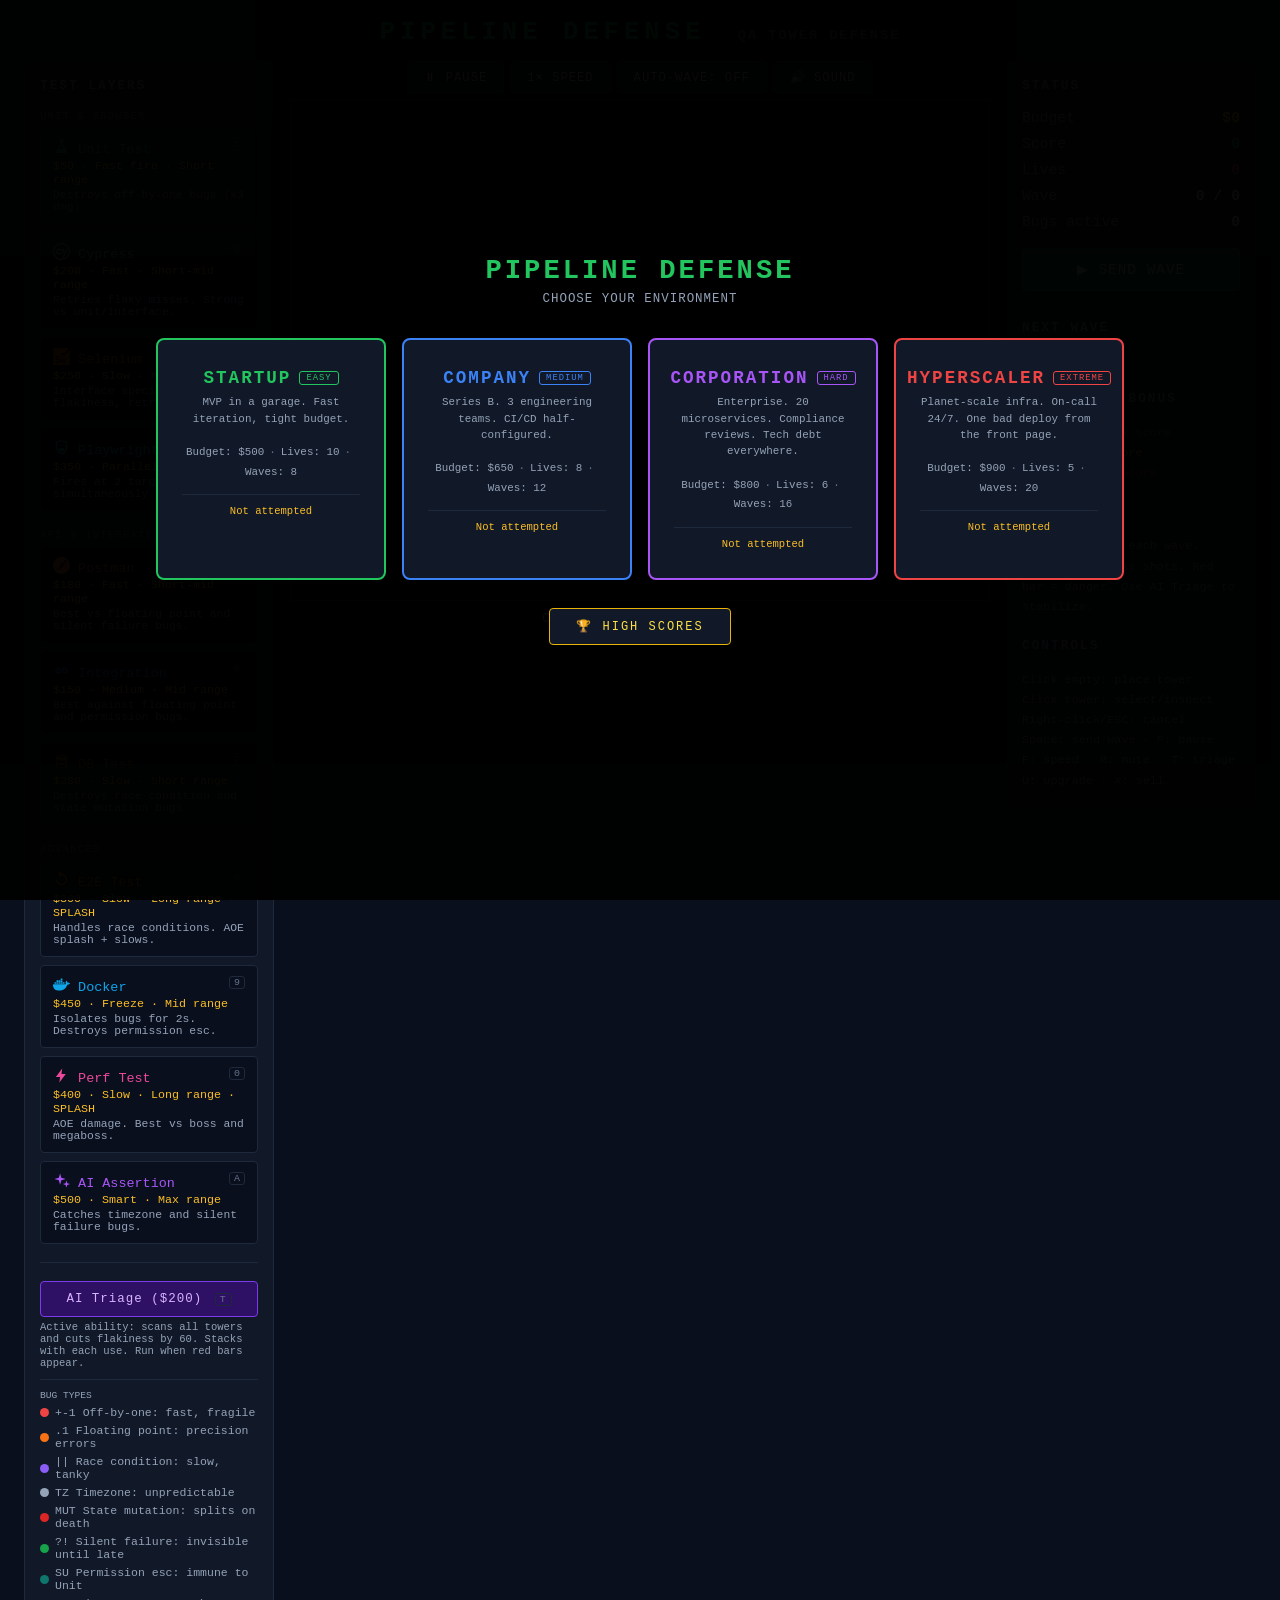
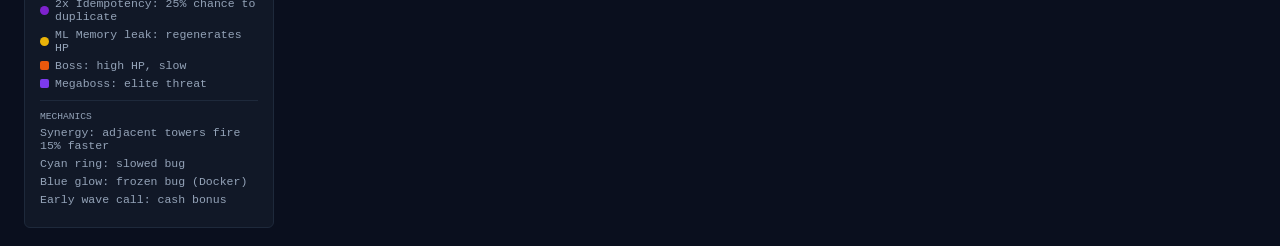
==== commit 3b5cec98: "Brighten text palette and scale up the desktop layout Dim slate grays (#374151/#4b5563/#475569) were" ====
--- a/index.html
+++ b/index.html
@@ -98,9 +98,9 @@
 
     <hr class="divider">
     <button id="triage-btn" onclick="runTriage()"><span class="tri-full">AI Triage ($200) <kbd>T</kbd></span><span class="tri-short">🩺 Triage<br>$200</span></button>
-    <div class="shop-note" style="font-size:0.58rem;color:#374151;margin-top:4px">Active ability: scans all towers and cuts flakiness by 60. Stacks with each use. Run when red bars appear.</div>
-    <hr class="divider mobile-hide">
-    <div class="mobile-hide" style="font-size:0.6rem;color:#4b5563;margin-bottom:5px">BUG TYPES</div>
+    <div class="shop-note" style="font-size:0.58rem;color:#94a3b8;margin-top:4px">Active ability: scans all towers and cuts flakiness by 60. Stacks with each use. Run when red bars appear.</div>
+    <hr class="divider mobile-hide">
+    <div class="mobile-hide" style="font-size:0.6rem;color:#94a3b8;margin-bottom:5px">BUG TYPES</div>
     <div class="legend-item mobile-hide"><div class="ldot" style="background:#ef4444"></div>+-1 Off-by-one: fast, fragile</div>
     <div class="legend-item mobile-hide"><div class="ldot" style="background:#f97316"></div>.1 Floating point: precision errors</div>
     <div class="legend-item mobile-hide"><div class="ldot" style="background:#8b5cf6"></div>|| Race condition: slow, tanky</div>
@@ -113,7 +113,7 @@
     <div class="legend-item mobile-hide"><div class="ldot" style="background:#ea580c;border-radius:2px"></div>Boss: high HP, slow</div>
     <div class="legend-item mobile-hide"><div class="ldot" style="background:#7c3aed;border-radius:2px"></div>Megaboss: elite threat</div>
     <hr class="divider mobile-hide">
-    <div class="mobile-hide" style="font-size:0.6rem;color:#4b5563;margin-bottom:4px">MECHANICS</div>
+    <div class="mobile-hide" style="font-size:0.6rem;color:#94a3b8;margin-bottom:4px">MECHANICS</div>
     <div class="legend-item mobile-hide" style="color:#94a3b8">Synergy: adjacent towers fire 15% faster</div>
     <div class="legend-item mobile-hide" style="color:#94a3b8">Cyan ring: slowed bug</div>
     <div class="legend-item mobile-hide" style="color:#94a3b8">Blue glow: frozen bug (Docker)</div>
@@ -184,8 +184,8 @@
     <div id="tower-info" style="display:none">
       <h3>Selected Tower</h3>
       <div id="ti-name" style="font-size:0.72rem;font-weight:bold;margin-bottom:2px"></div>
-      <div id="ti-level" style="font-size:0.6rem;color:#4b5563;margin-bottom:6px"></div>
-      <div id="ti-stats" style="font-size:0.6rem;color:#6b7280;line-height:1.8;margin-bottom:8px"></div>
+      <div id="ti-level" style="font-size:0.6rem;color:#94a3b8;margin-bottom:6px"></div>
+      <div id="ti-stats" style="font-size:0.6rem;color:#94a3b8;line-height:1.8;margin-bottom:8px"></div>
       <div class="ti-actions">
         <button class="btn-target" id="ti-target-btn" onclick="cycleTargetMode()">TARGET: FIRST</button>
         <button class="btn-upgrade" id="ti-upgrade-btn" onclick="upgradeTower()"></button>
--- a/css/style.css
+++ b/css/style.css
@@ -17,14 +17,14 @@
   margin-bottom: 12px;
   text-transform: uppercase;
 }
-h1 span { color: #475569; font-size: 0.75rem; letter-spacing: 2px; margin-left: 12px; }
+h1 span { color: #64748b; font-size: 0.75rem; letter-spacing: 2px; margin-left: 12px; }
 #game-wrapper { display: flex; gap: 10px; align-items: flex-start; }
 
 kbd {
   float: right;
   font-family: inherit;
   font-size: 0.55rem;
-  color: #475569;
+  color: #64748b;
   border: 1px solid #1e293b;
   border-radius: 3px;
   padding: 0 4px;
@@ -48,7 +48,7 @@
     font-size: 0.82rem;
   }
   .mh-stat { display: flex; gap: 4px; align-items: baseline; }
-  .mh-l { color: #4b5563; font-size: 0.68rem; }
+  .mh-l { color: #94a3b8; font-size: 0.68rem; }
   #mh-budget { color: #fbbf24; font-weight: bold; }
   #mh-lives { color: #ef4444; font-weight: bold; }
   #mh-wave { color: #e2e8f0; font-weight: bold; }
@@ -175,8 +175,8 @@
 .si-head { display: flex; gap: 10px; align-items: baseline; margin-bottom: 2px; }
 #si-name { font-weight: bold; font-size: 0.78rem; letter-spacing: 1px; }
 #si-cost { color: #fbbf24; font-size: 0.7rem; font-weight: bold; }
-#si-desc { color: #94a3b8; font-size: 0.64rem; margin-bottom: 2px; }
-#si-stats { color: #4b5563; font-size: 0.6rem; line-height: 1.5; }
+#si-desc { color: #cbd5e1; font-size: 0.64rem; margin-bottom: 2px; }
+#si-stats { color: #94a3b8; font-size: 0.6rem; line-height: 1.5; }
 
 #toolbar {
   display: flex;
@@ -185,8 +185,8 @@
 }
 .tb-btn {
   background: #111827;
-  border: 1px solid #1e293b;
-  color: #94a3b8;
+  border: 1px solid #334155;
+  color: #cbd5e1;
   font-family: 'Courier New', monospace;
   font-size: 0.62rem;
   letter-spacing: 1px;
@@ -195,7 +195,7 @@
   border-radius: 4px;
   transition: border-color 0.12s, color 0.12s;
 }
-.tb-btn:hover { border-color: #334155; color: #e2e8f0; }
+.tb-btn:hover { border-color: #475569; color: #e2e8f0; }
 .tb-btn.tb-on { border-color: #22c55e; color: #86efac; }
 
 .panel {
@@ -206,7 +206,7 @@
   width: 172px;
 }
 .panel h3 {
-  color: #475569;
+  color: #94a3b8;
   font-size: 0.65rem;
   letter-spacing: 2px;
   text-transform: uppercase;
@@ -215,7 +215,7 @@
   padding-bottom: 5px;
 }
 .shop-section-label {
-  color: #374151;
+  color: #64748b;
   font-size: 0.55rem;
   letter-spacing: 1px;
   text-transform: uppercase;
@@ -239,9 +239,9 @@
 .tower-btn.selected { border-color: #22c55e; box-shadow: 0 0 6px rgba(34,197,94,0.25); }
 .tower-btn.cant-afford { opacity: 0.38; cursor: not-allowed; }
 .btn-cost { color: #fbbf24; font-size: 0.6rem; margin-top: 1px; }
-.btn-desc { color: #374151; font-size: 0.58rem; margin-top: 1px; }
+.btn-desc { color: #94a3b8; font-size: 0.58rem; margin-top: 1px; }
 .stat-row { display: flex; justify-content: space-between; font-size: 0.72rem; margin-bottom: 7px; }
-.stat-label { color: #4b5563; }
+.stat-label { color: #94a3b8; }
 .sv { font-weight: bold; }
 .sv.g { color: #22c55e; }
 .sv.r { color: #ef4444; }
@@ -282,9 +282,9 @@
 #triage-btn:disabled { background: #1f2937; border-color: #374151; color: #4b5563; cursor: not-allowed; }
 #triage-btn kbd { float: none; margin-left: 4px; }
 .divider { border: none; border-top: 1px solid #1e293b; margin: 10px 0; }
-.legend-item { display: flex; align-items: center; gap: 6px; font-size: 0.58rem; color: #6b7280; margin-bottom: 3px; }
+.legend-item { display: flex; align-items: center; gap: 6px; font-size: 0.58rem; color: #94a3b8; margin-bottom: 3px; }
 .ldot { width: 7px; height: 7px; border-radius: 50%; flex-shrink: 0; }
-.info-text { font-size: 0.6rem; color: #4b5563; line-height: 1.6; }
+.info-text { font-size: 0.6rem; color: #94a3b8; line-height: 1.6; }
 .info-text span { display: block; }
 
 #wave-preview { display: flex; flex-wrap: wrap; gap: 4px; min-height: 18px; }
@@ -297,15 +297,15 @@
   border-radius: 3px;
   padding: 2px 5px;
   font-size: 0.58rem;
-  color: #94a3b8;
+  color: #cbd5e1;
 }
 .pv-chip i { width: 7px; height: 7px; border-radius: 50%; display: inline-block; }
-.pv-none { color: #374151; font-size: 0.65rem; }
+.pv-none { color: #64748b; font-size: 0.65rem; }
 
 #msg-bar {
   margin-top: 8px;
   font-size: 0.7rem;
-  color: #94a3b8;
+  color: #cbd5e1;
   min-height: 20px;
   width: 100%;
 }
@@ -324,8 +324,8 @@
 }
 #overlay.show { display: flex; }
 #overlay h2 { font-size: 1.8rem; margin-bottom: 12px; }
-#overlay .final-score { color: #94a3b8; font-size: 0.9rem; margin-bottom: 6px; }
-#overlay .final-detail { color: #4b5563; font-size: 0.75rem; margin-bottom: 18px; }
+#overlay .final-score { color: #cbd5e1; font-size: 0.9rem; margin-bottom: 6px; }
+#overlay .final-detail { color: #94a3b8; font-size: 0.75rem; margin-bottom: 18px; }
 #o-name-row { display: flex; gap: 8px; margin-bottom: 16px; align-items: center; }
 #o-name {
   background: #1e293b; border: 1px solid #334155; color: #e2e8f0;
@@ -346,11 +346,11 @@
 }
 #o-leaderboard table { width: 100%; border-collapse: collapse; font-size: 0.72rem; }
 #o-leaderboard th {
-  color: #475569; border-bottom: 1px solid #1e293b;
+  color: #94a3b8; border-bottom: 1px solid #1e293b;
   padding: 5px 10px; text-align: left;
   font-size: 0.65rem; letter-spacing: 1px; text-transform: uppercase;
 }
-#o-leaderboard td { color: #94a3b8; padding: 4px 10px; border-bottom: 1px solid #0f172a; }
+#o-leaderboard td { color: #cbd5e1; padding: 4px 10px; border-bottom: 1px solid #0f172a; }
 .lb-highlight td { color: #fbbf24 !important; }
 .overlay-btns { display: flex; gap: 12px; flex-wrap: wrap; justify-content: center; }
 #restart-btn {
@@ -367,7 +367,7 @@
 }
 #endless-btn:hover { background: #14532d; }
 #choose-level-btn, #home-btn {
-  background: #1e293b; border: 1px solid #475569; color: #94a3b8;
+  background: #1e293b; border: 1px solid #475569; color: #cbd5e1;
   font-family: 'Courier New', monospace; font-size: 0.85rem;
   padding: 10px 24px; cursor: pointer; border-radius: 4px;
 }
@@ -405,7 +405,7 @@
 }
 #level-select.show { display: flex; }
 #level-select h2 { color: #22c55e; font-size: 1.4rem; letter-spacing: 3px; margin-bottom: 6px; }
-.ls-sub { color: #4b5563; font-size: 0.7rem; margin-bottom: 28px; letter-spacing: 1px; }
+.ls-sub { color: #94a3b8; font-size: 0.7rem; margin-bottom: 28px; letter-spacing: 1px; }
 .level-cards { display: flex; gap: 16px; flex-wrap: wrap; justify-content: center; }
 .level-card {
   background: #111827; border: 2px solid #1e293b;
@@ -420,10 +420,10 @@
   font-size: 0.55rem; letter-spacing: 1px;
   border: 1px solid; border-radius: 3px; padding: 1px 6px;
 }
-.lc-sub { font-size: 0.6rem; color: #4b5563; line-height: 1.5; margin-bottom: 14px; }
-.lc-stats { font-size: 0.62rem; color: #6b7280; line-height: 1.8; }
+.lc-sub { font-size: 0.6rem; color: #94a3b8; line-height: 1.5; margin-bottom: 14px; }
+.lc-stats { font-size: 0.62rem; color: #94a3b8; line-height: 1.8; }
 .lc-stats span { display: inline-block; white-space: nowrap; }
-.lc-stats span:not(:last-child)::after { content: '\00b7'; color: #374151; margin: 0 5px; }
+.lc-stats span:not(:last-child)::after { content: '\00b7'; color: #64748b; margin: 0 5px; }
 .lc-best { font-size: 0.6rem; color: #fbbf24; margin-top: 12px; padding-top: 10px; border-top: 1px solid #1e293b; }
 .lc-won { color: #22c55e; }
 #ls-scores-btn {
@@ -452,17 +452,17 @@
   color: #fde047; font-size: 1.1rem; letter-spacing: 3px;
   text-transform: uppercase; margin-bottom: 4px; text-align: center;
 }
-.sm-sub { color: #4b5563; font-size: 0.62rem; text-align: center; margin-bottom: 14px; letter-spacing: 1px; }
+.sm-sub { color: #94a3b8; font-size: 0.62rem; text-align: center; margin-bottom: 14px; letter-spacing: 1px; }
 #hs-list { overflow-y: auto; margin-bottom: 16px; min-height: 60px; }
 #hs-list table { width: 100%; border-collapse: collapse; font-size: 0.72rem; }
 #hs-list th {
-  color: #475569; border-bottom: 1px solid #1e293b;
+  color: #94a3b8; border-bottom: 1px solid #1e293b;
   padding: 5px 10px; text-align: left;
   font-size: 0.65rem; letter-spacing: 1px; text-transform: uppercase;
 }
-#hs-list td { color: #94a3b8; padding: 4px 10px; border-bottom: 1px solid #0f172a; }
+#hs-list td { color: #cbd5e1; padding: 4px 10px; border-bottom: 1px solid #0f172a; }
 #hs-close-btn {
-  background: #1e293b; border: 1px solid #475569; color: #94a3b8;
+  background: #1e293b; border: 1px solid #475569; color: #cbd5e1;
   font-family: 'Courier New', monospace; font-size: 0.75rem;
   padding: 9px; cursor: pointer; border-radius: 4px; width: 100%;
 }
@@ -497,37 +497,46 @@
 }
 
 @media (min-width: 1201px) {
-  body { padding: 22px 28px; }
-  h1 { font-size: 1.6rem; letter-spacing: 5px; margin-bottom: 16px; }
+  body { padding: 18px 24px; }
+  h1 { font-size: 1.6rem; letter-spacing: 5px; margin-bottom: 14px; }
   h1 span { font-size: 0.85rem; letter-spacing: 2px; }
-  #game-wrapper { gap: 16px; width: 100%; max-width: 1720px; justify-content: center; }
+  #game-wrapper { gap: 16px; width: 100%; max-width: 1800px; justify-content: center; }
   #canvas-wrapper { flex: 1 1 auto; }
   /* fill the space between the panels, but never taller than the viewport */
   #canvas-wrapper canvas {
-    max-width: calc((100vh - 250px) * 1.4);
-    max-width: calc((100dvh - 250px) * 1.4);
+    max-width: calc((100vh - 220px) * 1.4);
+    max-width: calc((100dvh - 220px) * 1.4);
     margin: 0 auto;
   }
   #toolbar { justify-content: center; }
   #msg-bar { text-align: center; }
-  .panel { width: 210px; flex: 0 0 210px; padding: 14px 13px; }
-  .panel h3 { font-size: 0.72rem; margin-bottom: 10px; padding-bottom: 6px; }
-  .shop-section-label { font-size: 0.6rem; margin: 10px 0 5px; }
-  .tower-btn { font-size: 0.74rem; padding: 9px 11px; margin-bottom: 8px; }
-  .btn-cost { font-size: 0.65rem; margin-top: 2px; }
-  .btn-desc { font-size: 0.63rem; margin-top: 2px; }
-  .stat-row { font-size: 0.8rem; margin-bottom: 9px; }
-  .legend-item { font-size: 0.65rem; margin-bottom: 4px; }
-  .ldot { width: 8px; height: 8px; }
-  .info-text { font-size: 0.66rem; line-height: 1.7; }
-  #wave-btn { font-size: 0.82rem; padding: 11px; margin-top: 8px; }
-  #triage-btn { font-size: 0.7rem; padding: 9px; margin-top: 8px; }
-  #msg-bar { font-size: 0.75rem; min-height: 22px; margin-top: 10px; }
-  .tb-btn { font-size: 0.68rem; padding: 7px 14px; }
-  .pv-chip { font-size: 0.62rem; }
-  .t-ico svg { width: 15px; height: 15px; }
-  #si-desc { font-size: 0.68rem; }
-  #si-stats { font-size: 0.64rem; }
+  .panel { width: 250px; flex: 0 0 250px; padding: 16px 15px; }
+  .panel h3 { font-size: 0.8rem; margin-bottom: 10px; padding-bottom: 6px; }
+  .shop-section-label { font-size: 0.68rem; margin: 10px 0 5px; }
+  .tower-btn { font-size: 0.84rem; padding: 10px 12px; margin-bottom: 8px; }
+  .btn-cost { font-size: 0.73rem; margin-top: 2px; }
+  .btn-desc { font-size: 0.71rem; margin-top: 2px; }
+  kbd { font-size: 0.62rem; }
+  .stat-row { font-size: 0.92rem; margin-bottom: 10px; }
+  .legend-item { font-size: 0.72rem; margin-bottom: 5px; }
+  .ldot { width: 9px; height: 9px; }
+  .info-text { font-size: 0.74rem; line-height: 1.7; }
+  #wave-btn { font-size: 0.9rem; padding: 12px; margin-top: 8px; }
+  #triage-btn { font-size: 0.78rem; padding: 10px; margin-top: 8px; }
+  .shop-note { font-size: 0.66rem !important; }
+  #msg-bar { font-size: 0.85rem; min-height: 24px; margin-top: 10px; }
+  .tb-btn { font-size: 0.76rem; padding: 8px 16px; }
+  .pv-chip { font-size: 0.7rem; padding: 3px 7px; }
+  .pv-chip i { width: 8px; height: 8px; }
+  .t-ico svg { width: 17px; height: 17px; }
+  #si-name { font-size: 0.9rem; }
+  #si-cost { font-size: 0.8rem; }
+  #si-desc { font-size: 0.78rem; }
+  #si-stats { font-size: 0.72rem; }
+  #ti-name { font-size: 0.85rem !important; }
+  #ti-level { font-size: 0.72rem !important; }
+  #ti-stats { font-size: 0.72rem !important; }
+  .btn-target, .btn-upgrade, .btn-sell { font-size: 0.73rem; padding: 8px; }
   canvas { border: 1px solid #334155; box-shadow: 0 0 24px rgba(34,197,94,0.06); }
   .level-card { width: 230px; padding: 28px 24px; }
   .lc-name { font-size: 1.1rem; }
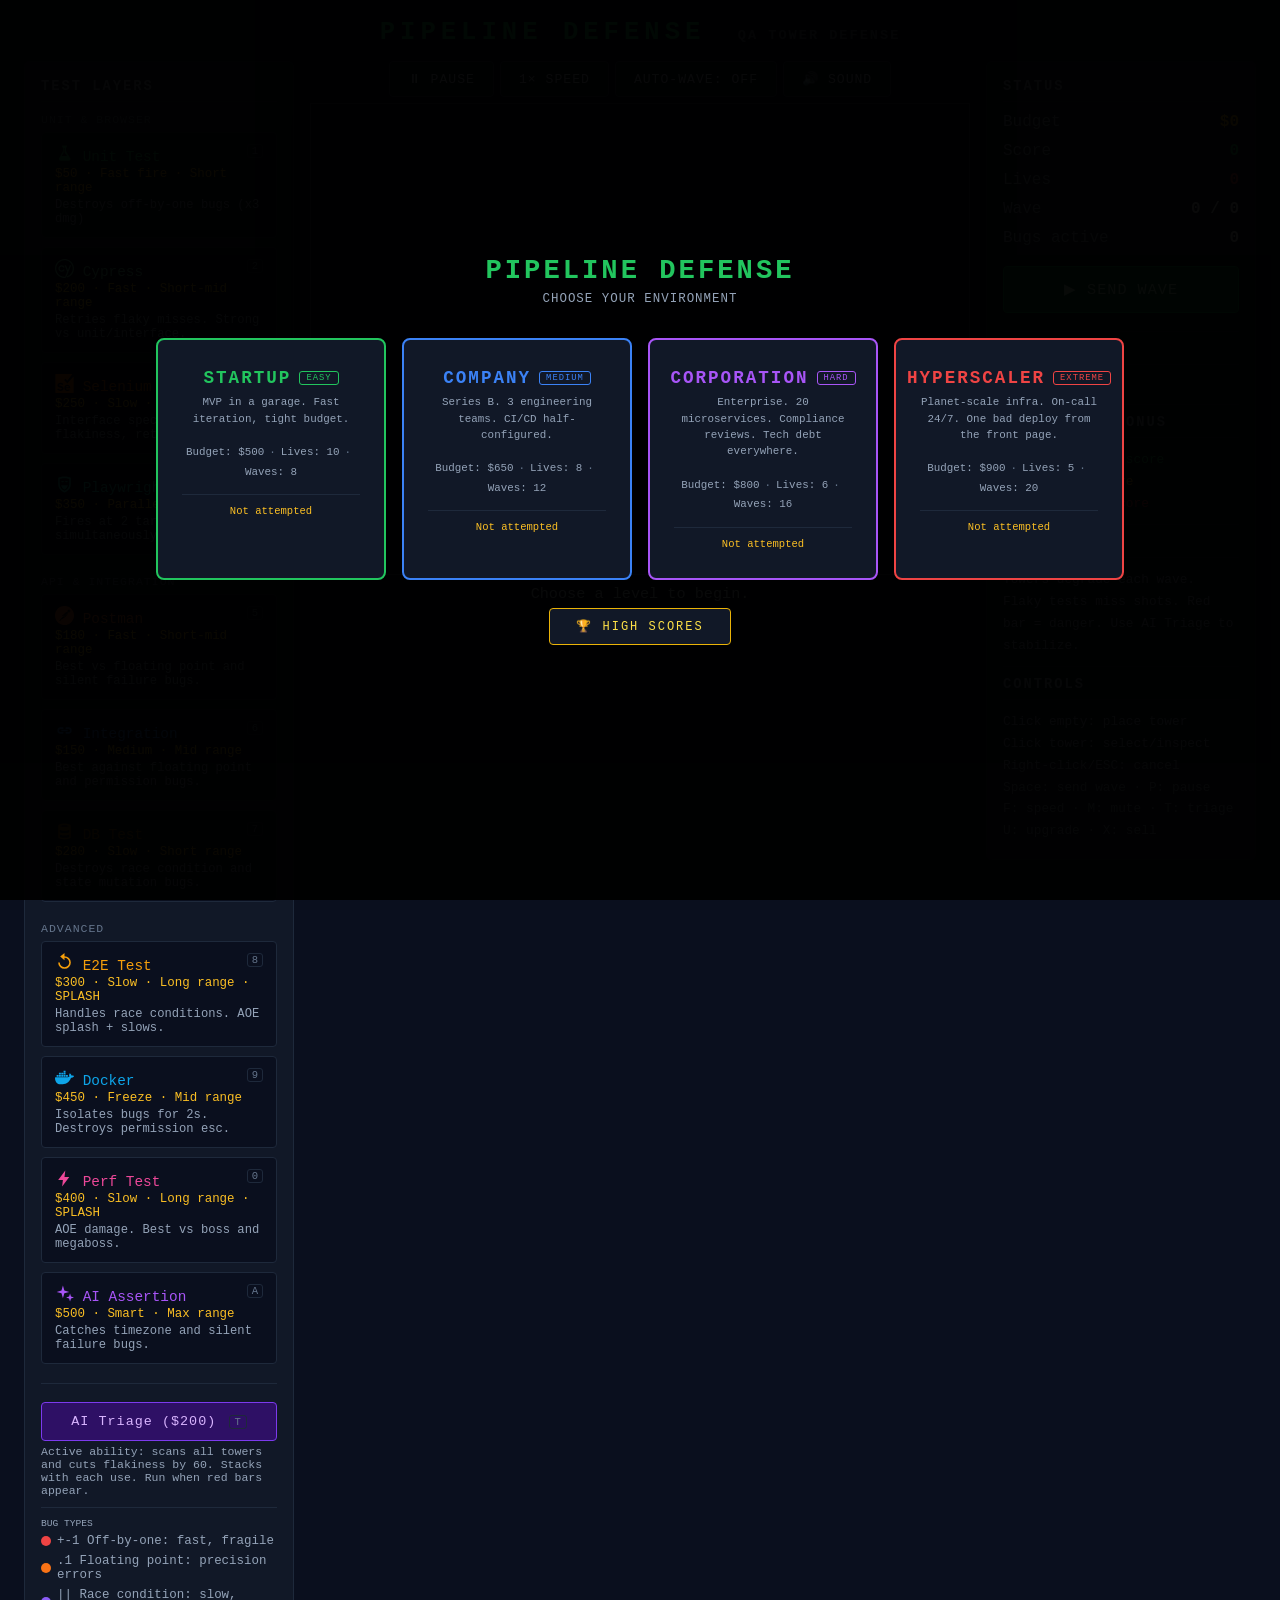
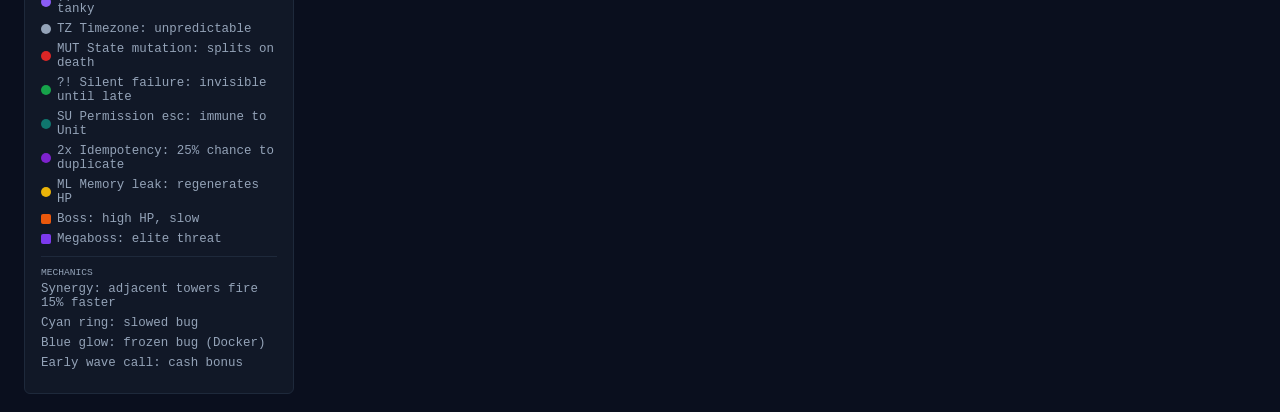
==== commit 21b8d61d: "Move tower details below the board and sharpen canvas text The shop details card above the board shi" ====
--- a/index.html
+++ b/index.html
@@ -128,6 +128,9 @@
       <button class="tb-btn" id="btn-auto" onclick="toggleAutoWave()">AUTO-WAVE: OFF</button>
       <button class="tb-btn" id="btn-sound" onclick="toggleMute()">🔊 SOUND</button>
     </div>
+    <canvas id="game" width="840" height="600"></canvas>
+    <div id="msg-bar">Choose a level to begin.</div>
+    <!-- kept below the board so toggling it never shifts the board's position -->
     <div id="shop-info" style="display:none">
       <span class="si-ico" id="si-ico"></span>
       <div class="si-body">
@@ -136,8 +139,6 @@
         <div id="si-stats"></div>
       </div>
     </div>
-    <canvas id="game" width="840" height="600"></canvas>
-    <div id="msg-bar">Choose a level to begin.</div>
   </div>
 
   <!-- RIGHT: Stats -->
--- a/css/style.css
+++ b/css/style.css
@@ -168,7 +168,7 @@
   border: 1px solid #334155;
   border-radius: 6px;
   padding: 8px 12px;
-  margin-bottom: 6px;
+  margin-top: 6px;
 }
 .si-ico { line-height: 0; flex-shrink: 0; }
 .si-body { min-width: 0; }
@@ -491,7 +491,7 @@
     left: 8px; right: 8px;
     bottom: calc(66px + env(safe-area-inset-bottom));
     z-index: 90;
-    margin-bottom: 0;
+    margin-top: 0;
     box-shadow: 0 -6px 24px rgba(0,0,0,0.55);
   }
 }
@@ -510,33 +510,33 @@
   }
   #toolbar { justify-content: center; }
   #msg-bar { text-align: center; }
-  .panel { width: 250px; flex: 0 0 250px; padding: 16px 15px; }
-  .panel h3 { font-size: 0.8rem; margin-bottom: 10px; padding-bottom: 6px; }
-  .shop-section-label { font-size: 0.68rem; margin: 10px 0 5px; }
-  .tower-btn { font-size: 0.84rem; padding: 10px 12px; margin-bottom: 8px; }
-  .btn-cost { font-size: 0.73rem; margin-top: 2px; }
-  .btn-desc { font-size: 0.71rem; margin-top: 2px; }
-  kbd { font-size: 0.62rem; }
-  .stat-row { font-size: 0.92rem; margin-bottom: 10px; }
-  .legend-item { font-size: 0.72rem; margin-bottom: 5px; }
-  .ldot { width: 9px; height: 9px; }
-  .info-text { font-size: 0.74rem; line-height: 1.7; }
-  #wave-btn { font-size: 0.9rem; padding: 12px; margin-top: 8px; }
-  #triage-btn { font-size: 0.78rem; padding: 10px; margin-top: 8px; }
-  .shop-note { font-size: 0.66rem !important; }
-  #msg-bar { font-size: 0.85rem; min-height: 24px; margin-top: 10px; }
-  .tb-btn { font-size: 0.76rem; padding: 8px 16px; }
-  .pv-chip { font-size: 0.7rem; padding: 3px 7px; }
-  .pv-chip i { width: 8px; height: 8px; }
-  .t-ico svg { width: 17px; height: 17px; }
-  #si-name { font-size: 0.9rem; }
-  #si-cost { font-size: 0.8rem; }
-  #si-desc { font-size: 0.78rem; }
-  #si-stats { font-size: 0.72rem; }
-  #ti-name { font-size: 0.85rem !important; }
-  #ti-level { font-size: 0.72rem !important; }
-  #ti-stats { font-size: 0.72rem !important; }
-  .btn-target, .btn-upgrade, .btn-sell { font-size: 0.73rem; padding: 8px; }
+  .panel { width: 270px; flex: 0 0 270px; padding: 17px 16px; }
+  .panel h3 { font-size: 0.86rem; margin-bottom: 11px; padding-bottom: 7px; }
+  .shop-section-label { font-size: 0.72rem; margin: 11px 0 6px; }
+  .tower-btn { font-size: 0.9rem; padding: 11px 13px; margin-bottom: 9px; }
+  .btn-cost { font-size: 0.78rem; margin-top: 2px; }
+  .btn-desc { font-size: 0.76rem; margin-top: 3px; }
+  kbd { font-size: 0.66rem; }
+  .stat-row { font-size: 1rem; margin-bottom: 11px; }
+  .legend-item { font-size: 0.78rem; margin-bottom: 6px; }
+  .ldot { width: 10px; height: 10px; }
+  .info-text { font-size: 0.8rem; line-height: 1.7; }
+  #wave-btn { font-size: 0.95rem; padding: 13px; margin-top: 8px; }
+  #triage-btn { font-size: 0.84rem; padding: 11px; margin-top: 8px; }
+  .shop-note { font-size: 0.72rem !important; }
+  #msg-bar { font-size: 0.95rem; min-height: 26px; margin-top: 10px; }
+  .tb-btn { font-size: 0.82rem; padding: 9px 18px; }
+  .pv-chip { font-size: 0.76rem; padding: 4px 8px; }
+  .pv-chip i { width: 9px; height: 9px; }
+  .t-ico svg { width: 19px; height: 19px; }
+  #si-name { font-size: 1rem; }
+  #si-cost { font-size: 0.88rem; }
+  #si-desc { font-size: 0.85rem; }
+  #si-stats { font-size: 0.78rem; }
+  #ti-name { font-size: 0.95rem !important; }
+  #ti-level { font-size: 0.78rem !important; }
+  #ti-stats { font-size: 0.78rem !important; }
+  .btn-target, .btn-upgrade, .btn-sell { font-size: 0.78rem; padding: 9px; }
   canvas { border: 1px solid #334155; box-shadow: 0 0 24px rgba(34,197,94,0.06); }
   .level-card { width: 230px; padding: 28px 24px; }
   .lc-name { font-size: 1.1rem; }
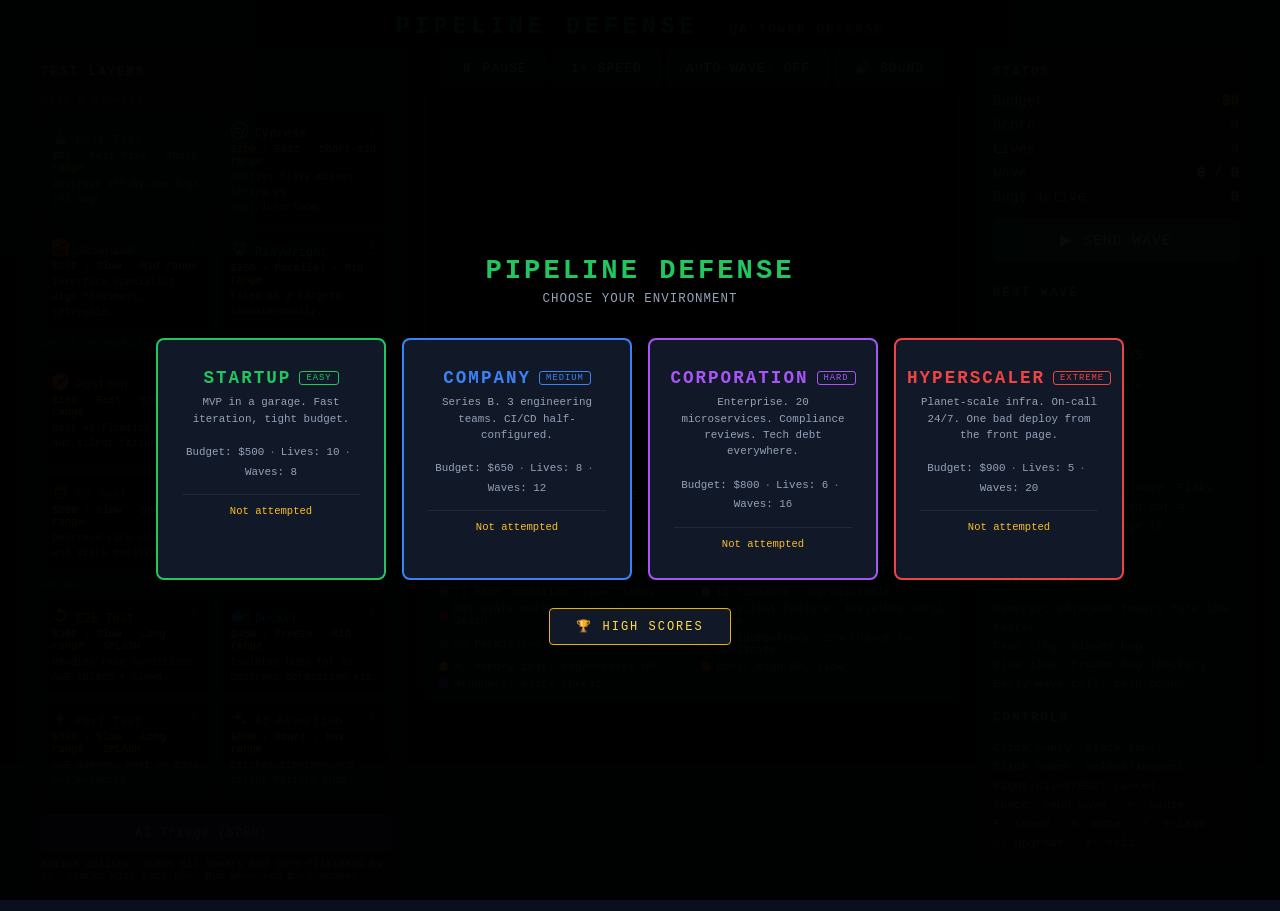
==== commit 70998da9: "Rework desktop layout: two column shop, legend strip under the board The desktop shop panel was a si" ====
--- a/index.html
+++ b/index.html
@@ -99,25 +99,6 @@
     <hr class="divider">
     <button id="triage-btn" onclick="runTriage()"><span class="tri-full">AI Triage ($200) <kbd>T</kbd></span><span class="tri-short">🩺 Triage<br>$200</span></button>
     <div class="shop-note" style="font-size:0.58rem;color:#94a3b8;margin-top:4px">Active ability: scans all towers and cuts flakiness by 60. Stacks with each use. Run when red bars appear.</div>
-    <hr class="divider mobile-hide">
-    <div class="mobile-hide" style="font-size:0.6rem;color:#94a3b8;margin-bottom:5px">BUG TYPES</div>
-    <div class="legend-item mobile-hide"><div class="ldot" style="background:#ef4444"></div>+-1 Off-by-one: fast, fragile</div>
-    <div class="legend-item mobile-hide"><div class="ldot" style="background:#f97316"></div>.1 Floating point: precision errors</div>
-    <div class="legend-item mobile-hide"><div class="ldot" style="background:#8b5cf6"></div>|| Race condition: slow, tanky</div>
-    <div class="legend-item mobile-hide"><div class="ldot" style="background:#94a3b8"></div>TZ Timezone: unpredictable</div>
-    <div class="legend-item mobile-hide"><div class="ldot" style="background:#dc2626"></div>MUT State mutation: splits on death</div>
-    <div class="legend-item mobile-hide"><div class="ldot" style="background:#16a34a"></div>?! Silent failure: invisible until late</div>
-    <div class="legend-item mobile-hide"><div class="ldot" style="background:#0f766e"></div>SU Permission esc: immune to Unit</div>
-    <div class="legend-item mobile-hide"><div class="ldot" style="background:#7e22ce"></div>2x Idempotency: 25% chance to duplicate</div>
-    <div class="legend-item mobile-hide"><div class="ldot" style="background:#eab308"></div>ML Memory leak: regenerates HP</div>
-    <div class="legend-item mobile-hide"><div class="ldot" style="background:#ea580c;border-radius:2px"></div>Boss: high HP, slow</div>
-    <div class="legend-item mobile-hide"><div class="ldot" style="background:#7c3aed;border-radius:2px"></div>Megaboss: elite threat</div>
-    <hr class="divider mobile-hide">
-    <div class="mobile-hide" style="font-size:0.6rem;color:#94a3b8;margin-bottom:4px">MECHANICS</div>
-    <div class="legend-item mobile-hide" style="color:#94a3b8">Synergy: adjacent towers fire 15% faster</div>
-    <div class="legend-item mobile-hide" style="color:#94a3b8">Cyan ring: slowed bug</div>
-    <div class="legend-item mobile-hide" style="color:#94a3b8">Blue glow: frozen bug (Docker)</div>
-    <div class="legend-item mobile-hide" style="color:#94a3b8">Early wave call: cash bonus</div>
   </div>
 
   <!-- CANVAS -->
@@ -137,6 +118,24 @@
         <div class="si-head"><span id="si-name"></span><span id="si-cost"></span></div>
         <div id="si-desc"></div>
         <div id="si-stats"></div>
+      </div>
+    </div>
+    <div id="board-legend" class="mobile-hide">
+      <div class="legend-block">
+        <div class="legend-title">Bug Types</div>
+        <div class="legend-grid">
+          <div class="legend-item"><div class="ldot" style="background:#ef4444"></div>+-1 Off-by-one: fast, fragile</div>
+          <div class="legend-item"><div class="ldot" style="background:#f97316"></div>.1 Floating point: precision errors</div>
+          <div class="legend-item"><div class="ldot" style="background:#8b5cf6"></div>|| Race condition: slow, tanky</div>
+          <div class="legend-item"><div class="ldot" style="background:#94a3b8"></div>TZ Timezone: unpredictable</div>
+          <div class="legend-item"><div class="ldot" style="background:#dc2626"></div>MUT State mutation: splits on death</div>
+          <div class="legend-item"><div class="ldot" style="background:#16a34a"></div>?! Silent failure: invisible until late</div>
+          <div class="legend-item"><div class="ldot" style="background:#0f766e"></div>SU Permission esc: immune to Unit</div>
+          <div class="legend-item"><div class="ldot" style="background:#7e22ce"></div>2x Idempotency: 25% chance to duplicate</div>
+          <div class="legend-item"><div class="ldot" style="background:#eab308"></div>ML Memory leak: regenerates HP</div>
+          <div class="legend-item"><div class="ldot" style="background:#ea580c;border-radius:2px"></div>Boss: high HP, slow</div>
+          <div class="legend-item"><div class="ldot" style="background:#7c3aed;border-radius:2px"></div>Megaboss: elite threat</div>
+        </div>
       </div>
     </div>
   </div>
@@ -171,6 +170,16 @@
     </div>
     <hr class="divider mobile-hide">
     <div class="mobile-hide">
+      <h3>Mechanics</h3>
+      <div class="info-text">
+        <span>Synergy: adjacent towers fire 15% faster</span>
+        <span>Cyan ring: slowed bug</span>
+        <span>Blue glow: frozen bug (Docker)</span>
+        <span>Early wave call: cash bonus</span>
+      </div>
+    </div>
+    <hr class="divider mobile-hide">
+    <div class="mobile-hide">
       <h3>Controls</h3>
       <div class="info-text">
         <span>Click empty: place tower</span>
--- a/css/style.css
+++ b/css/style.css
@@ -284,6 +284,30 @@
 .divider { border: none; border-top: 1px solid #1e293b; margin: 10px 0; }
 .legend-item { display: flex; align-items: center; gap: 6px; font-size: 0.58rem; color: #94a3b8; margin-bottom: 3px; }
 .ldot { width: 7px; height: 7px; border-radius: 50%; flex-shrink: 0; }
+
+/* bug reference strip under the board (hidden on phones) */
+#board-legend { margin-top: 8px; }
+.legend-block {
+  background: #111827;
+  border: 1px solid #1e293b;
+  border-radius: 6px;
+  padding: 8px 12px;
+}
+.legend-title {
+  color: #94a3b8;
+  font-size: 0.6rem;
+  letter-spacing: 2px;
+  text-transform: uppercase;
+  margin-bottom: 6px;
+  border-bottom: 1px solid #1e293b;
+  padding-bottom: 4px;
+}
+.legend-grid {
+  display: grid;
+  grid-template-columns: repeat(auto-fill, minmax(180px, 1fr));
+  gap: 3px 16px;
+}
+.legend-grid .legend-item { margin-bottom: 0; }
 .info-text { font-size: 0.6rem; color: #94a3b8; line-height: 1.6; }
 .info-text span { display: block; }
 
@@ -497,38 +521,67 @@
 }
 
 @media (min-width: 1201px) {
-  body { padding: 18px 24px; }
-  h1 { font-size: 1.6rem; letter-spacing: 5px; margin-bottom: 14px; }
-  h1 span { font-size: 0.85rem; letter-spacing: 2px; }
+  body { padding: 14px 24px; }
+  h1 { font-size: 1.45rem; letter-spacing: 5px; margin-bottom: 10px; }
+  h1 span { font-size: 0.8rem; letter-spacing: 2px; }
   #game-wrapper { gap: 16px; width: 100%; max-width: 1800px; justify-content: center; }
   #canvas-wrapper { flex: 1 1 auto; }
-  /* fill the space between the panels, but never taller than the viewport */
+  /* fill the space between the panels, but never taller than the viewport
+     (220px of chrome above/below plus the legend strip under the board) */
   #canvas-wrapper canvas {
-    max-width: calc((100vh - 220px) * 1.4);
-    max-width: calc((100dvh - 220px) * 1.4);
+    max-width: calc((100vh - 330px) * 1.4);
+    max-width: calc((100dvh - 330px) * 1.4);
     margin: 0 auto;
   }
   #toolbar { justify-content: center; }
   #msg-bar { text-align: center; }
-  .panel { width: 270px; flex: 0 0 270px; padding: 17px 16px; }
-  .panel h3 { font-size: 0.86rem; margin-bottom: 11px; padding-bottom: 7px; }
-  .shop-section-label { font-size: 0.72rem; margin: 11px 0 6px; }
-  .tower-btn { font-size: 0.9rem; padding: 11px 13px; margin-bottom: 9px; }
-  .btn-cost { font-size: 0.78rem; margin-top: 2px; }
-  .btn-desc { font-size: 0.76rem; margin-top: 3px; }
-  kbd { font-size: 0.66rem; }
-  .stat-row { font-size: 1rem; margin-bottom: 11px; }
-  .legend-item { font-size: 0.78rem; margin-bottom: 6px; }
-  .ldot { width: 10px; height: 10px; }
-  .info-text { font-size: 0.8rem; line-height: 1.7; }
-  #wave-btn { font-size: 0.95rem; padding: 13px; margin-top: 8px; }
-  #triage-btn { font-size: 0.84rem; padding: 11px; margin-top: 8px; }
-  .shop-note { font-size: 0.72rem !important; }
+  /* panels never force the page to scroll: they stick and scroll internally
+     on short viewports (e.g. 1366x768 laptops) */
+  .panel {
+    padding: 14px 16px;
+    position: sticky;
+    top: 14px;
+    max-height: calc(100vh - 28px);
+    max-height: calc(100dvh - 28px);
+    overflow-y: auto;
+    scrollbar-width: thin;
+    scrollbar-color: #334155 transparent;
+  }
+  .panel h3 { font-size: 0.78rem; margin-bottom: 8px; padding-bottom: 5px; }
+
+  /* the shop is a two-column grid so all towers fit on screen at once */
+  #shop-panel { width: 384px; flex: 0 0 384px; display: grid; grid-template-columns: 1fr 1fr; gap: 7px; align-content: start; }
+  #shop-panel > h3, #shop-panel > .shop-section-label, #shop-panel > .divider,
+  #shop-panel > #triage-btn, #shop-panel > .shop-note { grid-column: 1 / -1; }
+  #shop-panel > h3 { margin-bottom: 0; }
+  #shop-panel .shop-section-label { margin: 2px 0 0; }
+  #shop-panel .divider { margin: 2px 0; }
+  #shop-panel .shop-note { margin-top: 0 !important; }
+  #stats-panel { width: 280px; flex: 0 0 280px; }
+  #stats-panel .divider { margin: 8px 0; }
+
+  .shop-section-label { font-size: 0.66rem; }
+  .tower-btn { font-size: 0.76rem; padding: 8px 10px; margin-bottom: 0; }
+  .btn-cost { font-size: 0.66rem; margin-top: 2px; }
+  .btn-desc { font-size: 0.64rem; margin-top: 3px; line-height: 1.45; }
+  kbd { font-size: 0.6rem; }
+  .stat-row { font-size: 0.88rem; margin-bottom: 8px; }
+  .legend-item { font-size: 0.72rem; margin-bottom: 6px; }
+  .ldot { width: 9px; height: 9px; }
+  .legend-title { font-size: 0.72rem; }
+  #board-legend { margin-top: 10px; }
+  .legend-block { padding: 10px 14px; }
+  .legend-grid { gap: 5px 18px; grid-template-columns: repeat(auto-fill, minmax(215px, 1fr)); }
+  .legend-grid .legend-item { font-size: 0.7rem; margin-bottom: 0; }
+  .info-text { font-size: 0.74rem; line-height: 1.6; }
+  #wave-btn { font-size: 0.92rem; padding: 11px; margin-top: 6px; }
+  #triage-btn { font-size: 0.76rem; padding: 10px; margin-top: 0; }
+  .shop-note { font-size: 0.66rem !important; }
   #msg-bar { font-size: 0.95rem; min-height: 26px; margin-top: 10px; }
   .tb-btn { font-size: 0.82rem; padding: 9px 18px; }
   .pv-chip { font-size: 0.76rem; padding: 4px 8px; }
   .pv-chip i { width: 9px; height: 9px; }
-  .t-ico svg { width: 19px; height: 19px; }
+  .t-ico svg { width: 17px; height: 17px; }
   #si-name { font-size: 1rem; }
   #si-cost { font-size: 0.88rem; }
   #si-desc { font-size: 0.85rem; }
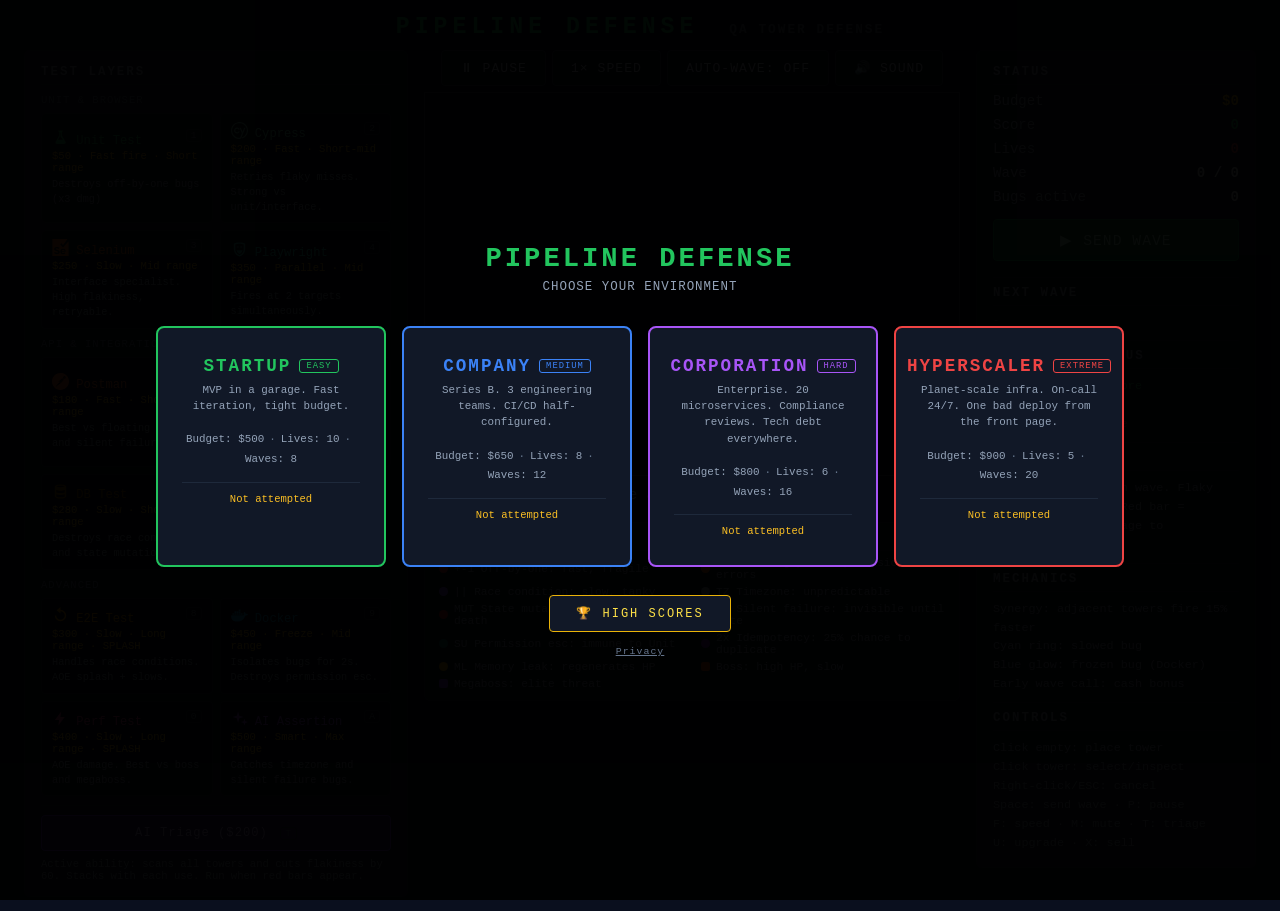
==== commit edbf6f09: "Add GDPR privacy notice, opt-in score publishing and local data erasure The game sets no cookies and" ====
--- a/index.html
+++ b/index.html
@@ -16,6 +16,7 @@
   <div class="ls-sub">CHOOSE YOUR ENVIRONMENT</div>
   <div class="level-cards" id="level-cards"></div>
   <button id="ls-scores-btn" onclick="showHighScores()">🏆 HIGH SCORES</button>
+  <button class="privacy-link" onclick="showPrivacy()">Privacy</button>
 </div>
 
 <!-- High Scores Modal -->
@@ -25,6 +26,28 @@
     <div class="sm-sub">ALL ENVIRONMENTS</div>
     <div id="hs-list"></div>
     <button id="hs-close-btn" onclick="hideHighScores()">Close</button>
+  </div>
+</div>
+
+<!-- Privacy Notice Modal -->
+<div id="privacy-modal" onclick="if (event.target === this) hidePrivacy()">
+  <div class="sm-box">
+    <h2>🔒 Privacy</h2>
+    <div class="sm-sub">WHAT THIS GAME STORES AND WHY</div>
+    <div id="privacy-text">
+      <p><b>No cookies, no tracking.</b> This site sets no cookies and loads no analytics, ads, fonts or scripts from third parties.</p>
+      <p><b>Stored in your browser only.</b> The game keeps your settings (sound, auto-wave), your best score per environment and the local high score list, including the nickname you type on the end screen, in this browser's local storage. It never leaves your device and is not sent to us. Use the button below to delete all of it at any time, or clear this site's data in your browser.</p>
+      <div id="privacy-remote" style="display:none">
+        <p><b>Global leaderboard (opt-in).</b> If you tick "Publish to the global leaderboard" when saving a score, your nickname, score, environment and the date are sent to our scores service (hosted on Supabase) and shown publicly to every player. Nothing is sent unless you tick that box. Please use a nickname rather than your real name. Entries are removed on request: contact the site owner via the link below and quote the nickname, score and date.</p>
+        <p><b>Reading the leaderboard</b> fetches the public list from the scores service, which sees your IP address like any web request.</p>
+      </div>
+      <p><b>Hosting.</b> The site is served by Vercel, whose infrastructure processes your IP address and request headers to deliver the page and may keep short-lived server logs for security. We do not use this data.</p>
+      <p><b>Your rights.</b> Under the GDPR you can access, correct and erase your data. Data held in your browser is under your control (button below). For anything else, contact the site owner via <a href="https://rowan-kendal.com" target="_blank" rel="noopener">rowan-kendal.com</a>.</p>
+    </div>
+    <div class="privacy-btns">
+      <button id="privacy-clear-btn" onclick="clearLocalData()">Delete my local data</button>
+      <button id="privacy-close-btn" onclick="hidePrivacy()">Close</button>
+    </div>
   </div>
 </div>
 
@@ -219,9 +242,14 @@
   <div class="final-score" id="o-score"></div>
   <div class="final-detail" id="o-detail"></div>
   <div id="o-name-row">
-    <input id="o-name" type="text" placeholder="Your name" maxlength="20" />
+    <input id="o-name" type="text" placeholder="Nickname (optional)" maxlength="20" autocomplete="off" />
     <button id="o-save-btn" onclick="saveScore()">Save Score</button>
   </div>
+  <label id="o-publish-row" style="display:none">
+    <input id="o-publish" type="checkbox" />
+    <span>Publish to the global leaderboard (nickname, score, environment, date are shown publicly)</span>
+  </label>
+  <div class="o-privacy-note">Scores are saved in this browser only. <button class="privacy-link" onclick="showPrivacy()">Privacy</button></div>
   <div id="o-leaderboard"></div>
   <div class="overlay-btns">
     <button id="endless-btn" onclick="continueEndless()" style="display:none">⚡ Continue: Endless</button>
--- a/css/style.css
+++ b/css/style.css
@@ -459,14 +459,14 @@
 }
 #ls-scores-btn:hover { background: #422006; }
 
-#scores-modal {
+#scores-modal, #privacy-modal {
   display: none; position: fixed; inset: 0;
   background: rgba(0,0,0,0.9);
   align-items: center; justify-content: center;
   z-index: 300;
   padding: 20px;
 }
-#scores-modal.show { display: flex; }
+#scores-modal.show, #privacy-modal.show { display: flex; }
 .sm-box {
   background: #111827; border: 1px solid #334155; border-radius: 8px;
   padding: 24px 28px; max-width: 480px; width: 100%;
@@ -491,6 +491,35 @@
   padding: 9px; cursor: pointer; border-radius: 4px; width: 100%;
 }
 #hs-close-btn:hover { background: #334155; }
+
+/* privacy notice */
+.privacy-link {
+  background: none; border: none; padding: 0; margin-top: 14px;
+  color: #64748b; font-family: 'Courier New', monospace; font-size: 0.62rem;
+  letter-spacing: 1px; text-decoration: underline; cursor: pointer;
+}
+.privacy-link:hover { color: #cbd5e1; }
+#privacy-text { overflow-y: auto; margin-bottom: 16px; font-size: 0.68rem; line-height: 1.6; color: #cbd5e1; }
+#privacy-text p { margin-bottom: 10px; }
+#privacy-text b { color: #e2e8f0; }
+#privacy-text a { color: #93c5fd; }
+.privacy-btns { display: flex; gap: 8px; flex-wrap: wrap; }
+.privacy-btns button {
+  flex: 1 1 160px; font-family: 'Courier New', monospace; font-size: 0.75rem;
+  padding: 9px; cursor: pointer; border-radius: 4px;
+}
+#privacy-close-btn { background: #1e293b; border: 1px solid #475569; color: #cbd5e1; }
+#privacy-close-btn:hover { background: #334155; }
+#privacy-clear-btn { background: #3f1d1d; border: 1px solid #b91c1c; color: #fca5a5; }
+#privacy-clear-btn:hover:not(:disabled) { background: #7f1d1d; }
+#privacy-clear-btn:disabled { background: #1f2937; border-color: #374151; color: #6b7280; cursor: not-allowed; }
+#o-publish-row {
+  display: flex; align-items: flex-start; gap: 8px; max-width: 420px;
+  margin: -6px auto 12px; font-size: 0.66rem; color: #cbd5e1; text-align: left; cursor: pointer;
+}
+#o-publish-row input { margin-top: 2px; accent-color: #3b82f6; }
+.o-privacy-note { font-size: 0.62rem; color: #64748b; margin-bottom: 16px; }
+.o-privacy-note .privacy-link { margin-top: 0; }
 
 /* level select becomes a compact list on phones: all levels on one screen.
    Kept after the base level-select rules so these overrides win the cascade. */
